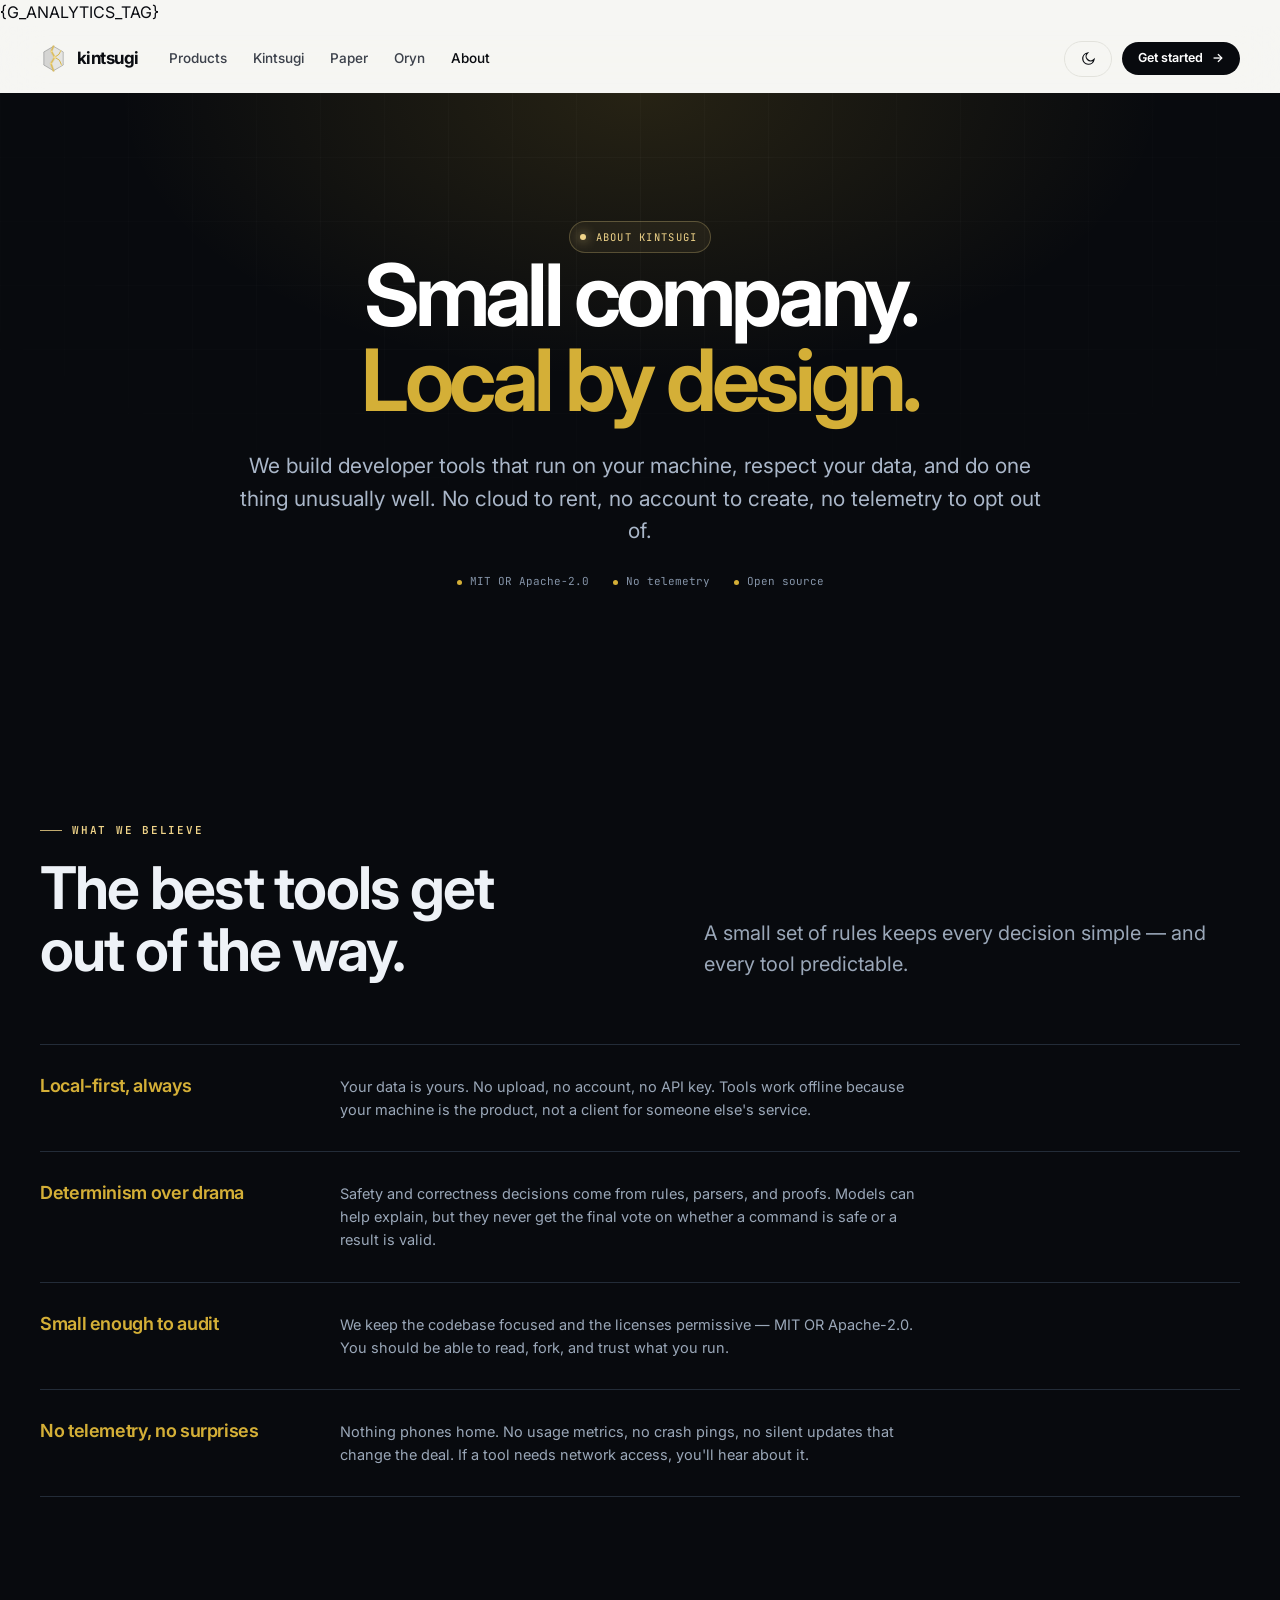
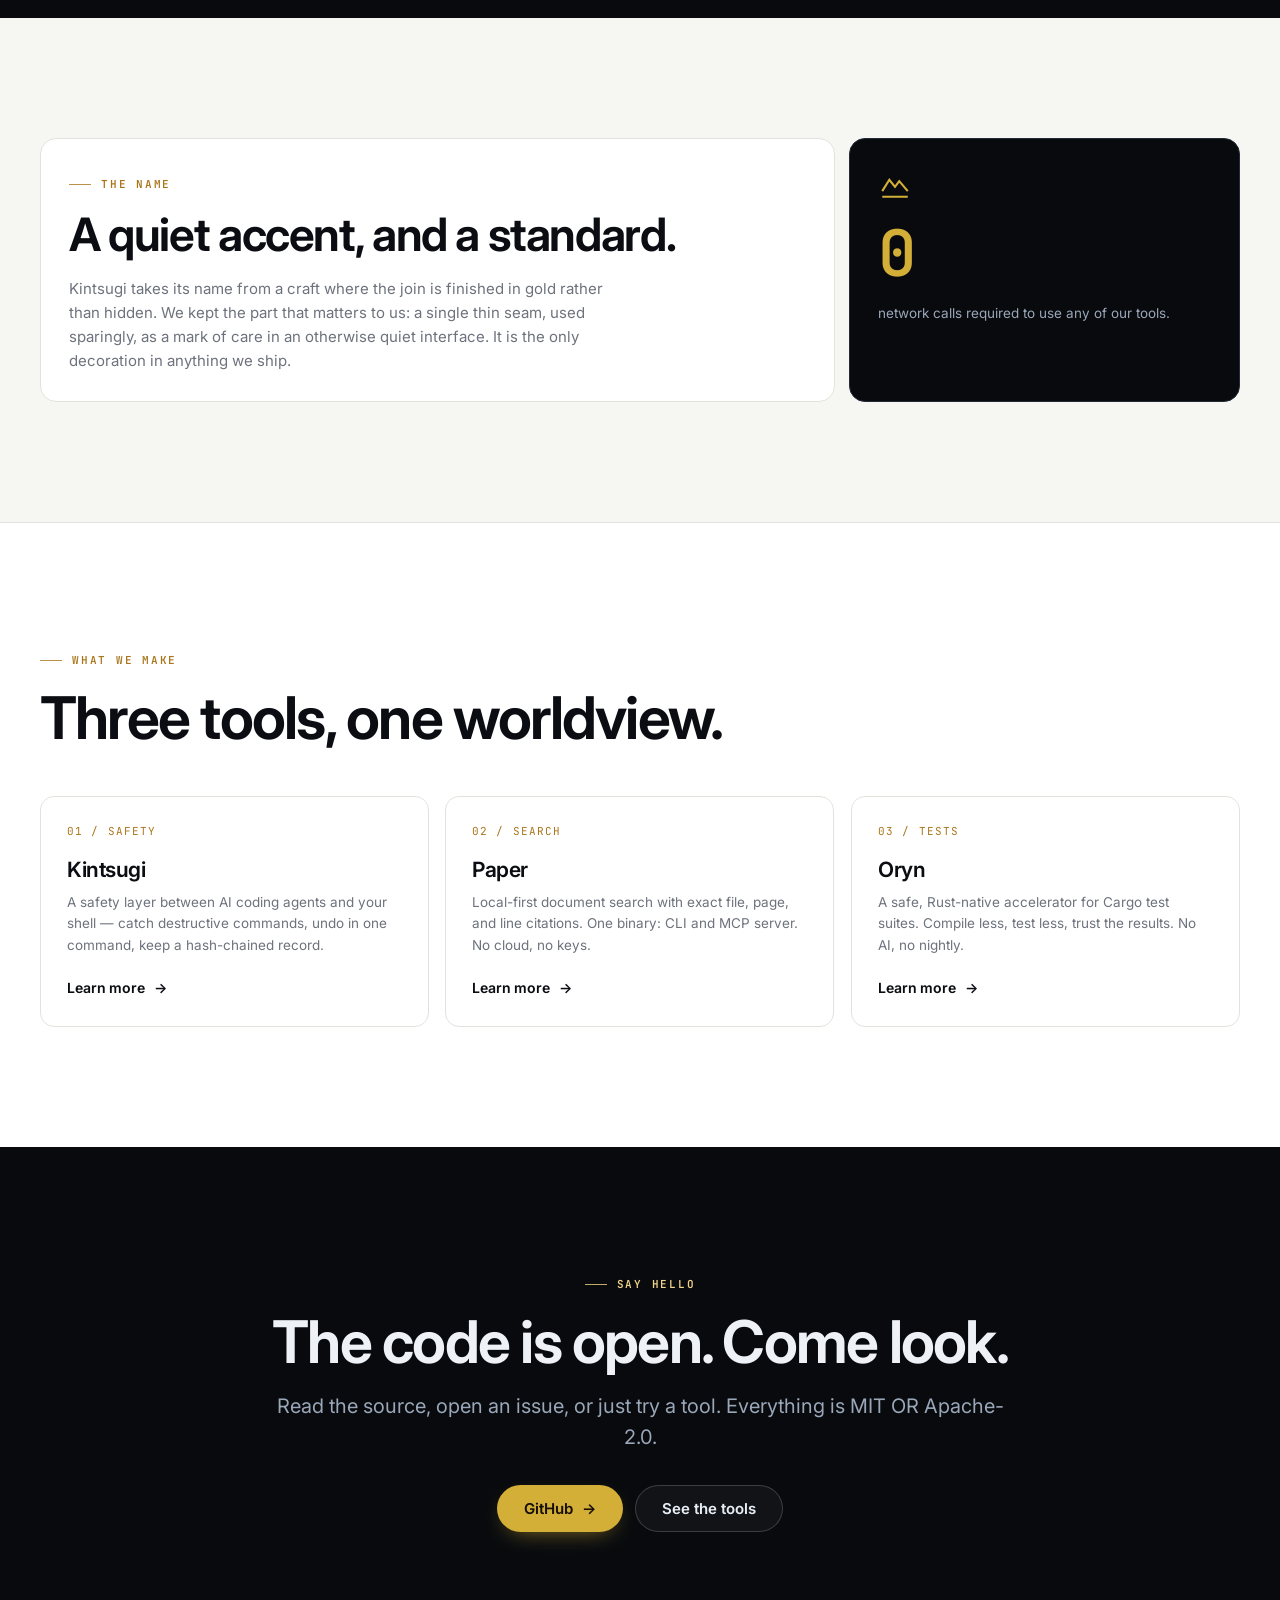
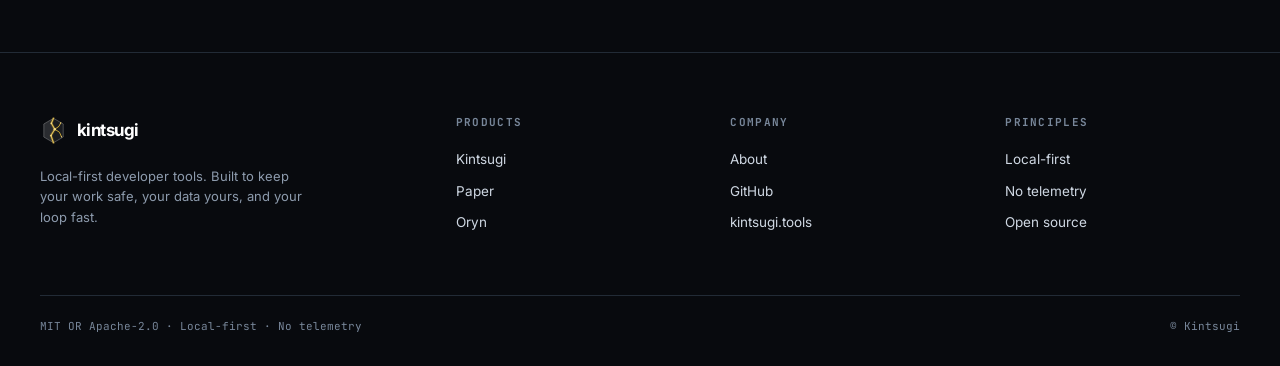
==== site/about.html @ be49b62a "fix: text-extraction spacing on H1s; calmer thread scroll and readable caption on mobile" ====
<!doctype html>
<html lang="en">
<head>
  <meta charset="utf-8">
  <script>document.documentElement.classList.add('js');</script>
  <meta name="viewport" content="width=device-width, initial-scale=1">
  <title>About — Kintsugi</title>
  <meta name="description" content="Kintsugi is a small company building local-first developer tools — safety for AI agents, document search with receipts, and a faster Cargo test loop.">
  <meta name="theme-color" content="#080a0e">
  <meta property="og:type" content="website">
  <meta property="og:title" content="About — Kintsugi">
  <meta property="og:description" content="A small company building local-first developer tools. No cloud, no telemetry, no fuss.">
  <meta property="og:url" content="https://kintsugi.tools/about.html">
  <meta property="og:image" content="https://kintsugi.tools/og.svg">
  <link rel="icon" href="favicon.svg" type="image/svg+xml">
    <link rel="icon" href="favicon.png" type="image/png" sizes="any">
  <link rel="preconnect" href="https://fonts.googleapis.com">
  <link rel="preconnect" href="https://fonts.gstatic.com" crossorigin>
  <link href="https://fonts.googleapis.com/css2?family=Inter:wght@400;500;600;650;700;750&family=JetBrains+Mono:wght@400;500;600&display=swap" rel="stylesheet">
  <link rel="stylesheet" href="site.css">
  <script defer src="site.js"></script>
  {G_ANALYTICS_TAG}
</head>
<body>
  <a class="skip" href="#main">Skip to content</a>
  <header class="site-header">
    <div class="container header-in">
      <a class="brand" href="index.html" aria-label="Kintsugi home">
        <svg class="brand-mark" viewBox="0 0 64 64" fill="none" aria-hidden="true"><path d="M32 3 55 16.5 55 47.5 32 61 9 47.5 9 16.5Z" stroke="currentColor" stroke-opacity="0.42" stroke-width="1.4"/><path d="M32 3 9 16.5 9 47.5 32 61 26 44 35 29 27 15Z" fill="currentColor" fill-opacity="0.14"/><path d="M32 3 55 16.5 55 47.5 32 61 26 44 35 29 27 15Z" fill="currentColor" fill-opacity="0.07"/><path d="M32 3 27 15 35 29 26 44 32 61" stroke="#D4AF37" stroke-opacity="0.22" stroke-width="6.5" stroke-linecap="round" stroke-linejoin="round"/><path d="M32 3 27 15 35 29 26 44 32 61" stroke="#D4AF37" stroke-width="2.8" stroke-linecap="round" stroke-linejoin="round"/><path d="M35 29 45 22 49 14" stroke="#D4AF37" stroke-width="2.2" stroke-linecap="round" stroke-linejoin="round"/><path d="M35 29 46 36 51 47" stroke="#D4AF37" stroke-width="2.2" stroke-linecap="round" stroke-linejoin="round"/><path d="M32 3 27 15 35 29 26 44 32 61" stroke="#FFF3CE" stroke-opacity="0.75" stroke-width="0.75" stroke-linecap="round" stroke-linejoin="round"/><g fill="#F6DC8A"><circle cx="27" cy="15" r="2.1"/><circle cx="35" cy="29" r="2.8"/><circle cx="26" cy="44" r="2.1"/><circle cx="49" cy="14" r="1.4"/><circle cx="51" cy="47" r="1.4"/></g></svg>
        <span>kintsugi</span>
      </a>
      <nav class="nav-links" aria-label="Main navigation">
        <a href="index.html#products">Products</a>
        <a href="kintsugi.html">Kintsugi</a>
        <a href="paperscope.html">Paper</a>
        <a href="oryn.html">Oryn</a>
        <a href="about.html" aria-current="page">About</a>
      </nav>
      <div class="header-right">
        <button class="btn btn-ghost btn-sm" data-theme-toggle aria-label="Switch to dark theme" title="Toggle theme">
          <svg class="icon" viewBox="0 0 24 24" fill="none" stroke="currentColor" stroke-width="1.8" stroke-linecap="round" aria-hidden="true"><path d="M21 12.8A8.5 8.5 0 1 1 11.2 3a6.7 6.7 0 0 0 9.8 9.8Z"/></svg>
        </button>
        <a class="btn btn-dark btn-sm" href="index.html#products">Get started <span class="arrow" aria-hidden="true">→</span></a>
      </div>
    </div>
  </header>

  <main id="main">

    <!-- HERO -->
    <section class="phero">
      <div class="container phero-in">
        <span class="hero-kicker"><i></i> About Kintsugi</span>
        <h1 class="reveal reveal-up">Small company. <br><span class="gold">Local by design.</span></h1>
        <p class="lead reveal reveal-up" data-delay="80">We build developer tools that run on your machine, respect your data, and do one thing unusually well. No cloud to rent, no account to create, no telemetry to opt out of.</p>
        <div class="phero-trust"><span>MIT OR Apache-2.0</span><span>No telemetry</span><span>Open source</span></div>
      </div>
    </section>

    <!-- STATEMENT -->
    <section class="section dark-section">
      <div class="container">
        <div class="section-head split reveal">
          <div>
            <span class="eyebrow on-dark">What we believe</span>
            <h2>The best tools get out of the way.</h2>
          </div>
          <p class="lead">A small set of rules keeps every decision simple — and every tool predictable.</p>
        </div>
        <div class="feature-rows">
          <div class="feature-row reveal"><h3>Local-first, always</h3><p>Your data is yours. No upload, no account, no API key. Tools work offline because your machine is the product, not a client for someone else's service.</p></div>
          <div class="feature-row reveal"><h3>Determinism over drama</h3><p>Safety and correctness decisions come from rules, parsers, and proofs. Models can help explain, but they never get the final vote on whether a command is safe or a result is valid.</p></div>
          <div class="feature-row reveal"><h3>Small enough to audit</h3><p>We keep the codebase focused and the licenses permissive — MIT OR Apache-2.0. You should be able to read, fork, and trust what you run.</p></div>
          <div class="feature-row reveal"><h3>No telemetry, no surprises</h3><p>Nothing phones home. No usage metrics, no crash pings, no silent updates that change the deal. If a tool needs network access, you'll hear about it.</p></div>
        </div>
      </div>
    </section>

    <!-- THE NAME -->
    <section class="section">
      <div class="container">
        <div class="bento" style="margin-top:0;">
          <div class="bento-card wide reveal reveal-up">
            <span class="eyebrow">The name</span>
            <h2 style="margin-top:18px; font-size:clamp(30px,3.6vw,46px);">A quiet accent, and a standard.</h2>
            <p class="bento-desc" style="font-size:15px; max-width:62ch; margin-top:18px;">Kintsugi takes its name from a craft where the join is finished in gold rather than hidden. We kept the part that matters to us: a single thin seam, used sparingly, as a mark of care in an otherwise quiet interface. It is the only decoration in anything we ship.</p>
          </div>
          <div class="bento-card narrow dark reveal reveal-up" data-delay="80">
            <svg class="bento-ico" viewBox="0 0 24 24" fill="none" stroke="currentColor" stroke-width="1.5" aria-hidden="true"><path d="M3 17 8 9l4 5 3-4 6 7"/><path d="M3 21h18"/></svg>
            <div class="bento-giant">0</div>
            <p class="bento-desc" style="margin-top:18px;">network calls required to use any of our tools.</p>
          </div>
        </div>
      </div>
    </section>

    <!-- PRODUCT DIRECTORY -->
    <section class="section" style="background:var(--surface); border-top:1px solid var(--border);">
      <div class="container">
        <div class="section-head reveal">
          <span class="eyebrow">What we make</span>
          <h2>Three tools, one worldview.</h2>
        </div>
        <div class="pfeatures" style="margin-top:48px;">
          <a class="pfeature reveal reveal-up" href="kintsugi.html" style="color:inherit;">
            <div class="num">01 / SAFETY</div><h3>Kintsugi</h3>
            <p>A safety layer between AI coding agents and your shell — catch destructive commands, undo in one command, keep a hash-chained record.</p>
            <span class="chapter-cta" style="margin-top:20px;">Learn more <span class="arrow" aria-hidden="true">→</span></span>
          </a>
          <a class="pfeature reveal reveal-up" href="paperscope.html" data-delay="80" style="color:inherit;">
            <div class="num">02 / SEARCH</div><h3>Paper</h3>
            <p>Local-first document search with exact file, page, and line citations. One binary: CLI and MCP server. No cloud, no keys.</p>
            <span class="chapter-cta" style="margin-top:20px;">Learn more <span class="arrow" aria-hidden="true">→</span></span>
          </a>
          <a class="pfeature reveal reveal-up" href="oryn.html" data-delay="160" style="color:inherit;">
            <div class="num">03 / TESTS</div><h3>Oryn</h3>
            <p>A safe, Rust-native accelerator for Cargo test suites. Compile less, test less, trust the results. No AI, no nightly.</p>
            <span class="chapter-cta" style="margin-top:20px;">Learn more <span class="arrow" aria-hidden="true">→</span></span>
          </a>
        </div>
      </div>
    </section>

    <!-- CTA -->
    <section class="section cta-dark cta">
      <div class="container reveal">
        <span class="eyebrow on-dark">Say hello</span>
        <h2>The code is open. Come look.</h2>
        <p class="lead">Read the source, open an issue, or just try a tool. Everything is MIT OR Apache-2.0.</p>
        <div class="cta-actions">
          <a class="btn btn-gold btn-lg" href="https://github.com/kintsugi-tools" rel="noopener">GitHub <span class="arrow" aria-hidden="true">→</span></a>
          <a class="btn btn-ghost btn-lg" href="index.html#products" style="color:#e7edf5;border-color:rgba(255,255,255,0.18);background:rgba(255,255,255,0.04);">See the tools</a>
        </div>
      </div>
    </section>

  </main>

  <footer class="site-footer">
    <div class="container">
      <div class="footer-grid">
        <div class="footer-brand">
          <a class="brand" href="index.html"><svg class="brand-mark" viewBox="0 0 64 64" fill="none" aria-hidden="true"><path d="M32 3 55 16.5 55 47.5 32 61 9 47.5 9 16.5Z" stroke="currentColor" stroke-opacity="0.42" stroke-width="1.4"/><path d="M32 3 9 16.5 9 47.5 32 61 26 44 35 29 27 15Z" fill="currentColor" fill-opacity="0.14"/><path d="M32 3 55 16.5 55 47.5 32 61 26 44 35 29 27 15Z" fill="currentColor" fill-opacity="0.07"/><path d="M32 3 27 15 35 29 26 44 32 61" stroke="#D4AF37" stroke-opacity="0.22" stroke-width="6.5" stroke-linecap="round" stroke-linejoin="round"/><path d="M32 3 27 15 35 29 26 44 32 61" stroke="#D4AF37" stroke-width="2.8" stroke-linecap="round" stroke-linejoin="round"/><path d="M35 29 45 22 49 14" stroke="#D4AF37" stroke-width="2.2" stroke-linecap="round" stroke-linejoin="round"/><path d="M35 29 46 36 51 47" stroke="#D4AF37" stroke-width="2.2" stroke-linecap="round" stroke-linejoin="round"/><path d="M32 3 27 15 35 29 26 44 32 61" stroke="#FFF3CE" stroke-opacity="0.75" stroke-width="0.75" stroke-linecap="round" stroke-linejoin="round"/><g fill="#F6DC8A"><circle cx="27" cy="15" r="2.1"/><circle cx="35" cy="29" r="2.8"/><circle cx="26" cy="44" r="2.1"/><circle cx="49" cy="14" r="1.4"/><circle cx="51" cy="47" r="1.4"/></g></svg><span>kintsugi</span></a>
          <p>Local-first developer tools. Built to keep your work safe, your data yours, and your loop fast.</p>
        </div>
        <div class="footer-col"><h4>Products</h4><a href="kintsugi.html">Kintsugi</a><a href="paperscope.html">Paper</a><a href="oryn.html">Oryn</a></div>
        <div class="footer-col"><h4>Company</h4><a href="about.html">About</a><a href="https://github.com/kintsugi-tools" rel="noopener">GitHub</a><a href="https://kintsugi.tools">kintsugi.tools</a></div>
        <div class="footer-col"><h4>Principles</h4><a href="index.html#why-local-first">Local-first</a><a href="index.html">No telemetry</a><a href="about.html">Open source</a></div>
      </div>
      <div class="footer-bottom"><span>MIT OR Apache-2.0 · Local-first · No telemetry</span><span>© Kintsugi</span></div>
    </div>
  </footer>
</body>
</html>
---- site/site.css ----
/* ============================================================
   Kintsugi — cinematic product site
   Static, no build step. Neutral Modern token names preserved,
   rebound to the gold seam signature.
   ============================================================ */

:root {
  /* Surfaces */
  --bg: #f6f6f3;
  --surface: #ffffff;
  --surface-2: #eeeee9;
  --ink: #080a0e;
  --ink-2: #0d1118;
  --ink-3: #131922;

  /* Foreground */
  --fg: #0b0d12;
  --fg-soft: #3d424c;
  --muted: #6d727c;
  --meta: #8b9099;

  /* Lines */
  --border: #e2e2dc;
  --border-soft: #ecece7;
  --dark-line: #232c38;

  /* Gold seam */
  --gold: #d4af37;
  --gold-bright: #f0d489;
  --gold-deep: #a9761b;
  --accent: #a9761b;
  --accent-on: #161005;
  --accent-hover: #8f6214;
  --gold-line: rgba(169, 118, 27, 0.34);
  --gold-wash: rgba(212, 175, 55, 0.09);

  /* Dark foreground */
  --dark-fg: #eef2f7;
  --dark-muted: #9aa7b8;
  --dark-gold: #f0d489;
  --dark-green: #6ee7a8;
  --dark-red: #ff8a80;

  /* Type */
  --font-display: "Inter", -apple-system, BlinkMacSystemFont, "Segoe UI", sans-serif;
  --font-body: "Inter", -apple-system, BlinkMacSystemFont, "Segoe UI", sans-serif;
  --font-mono: "JetBrains Mono", ui-monospace, SFMono-Regular, Menlo, monospace;

  --tracking-tight: -0.055em;
  --tracking-snug: -0.03em;
  --leading-tight: 1.02;
  --leading-body: 1.6;

  /* Space */
  --gutter: 28px;
  --container-max: 1200px;
  --section-y: 120px;

  /* Motion — Apple-like controlled easing */
  --ease-out: cubic-bezier(0.16, 1, 0.3, 1);
  --ease-in-out: cubic-bezier(0.65, 0, 0.35, 1);
  --ease-standard: cubic-bezier(0.2, 0, 0, 1);
  --t-fast: 160ms;
  --t-base: 320ms;
  --t-slow: 760ms;

  --shadow-1: 0 1px 2px rgba(8, 10, 14, 0.05), 0 8px 24px -16px rgba(8, 10, 14, 0.18);
  --shadow-2: 0 24px 70px -30px rgba(8, 10, 14, 0.35), 0 4px 16px -8px rgba(8, 10, 14, 0.14);
  --shadow-glow: 0 0 0 1px rgba(212, 175, 55, 0.28), 0 30px 90px -32px rgba(212, 175, 55, 0.28);
  --focus-ring: 0 0 0 3px rgba(169, 118, 27, 0.45);
}

*, *::before, *::after { box-sizing: border-box; }
html {
  -webkit-text-size-adjust: 100%;
  scroll-behavior: smooth;
  scroll-padding-top: 84px;
}
body {
  margin: 0;
  background: var(--bg);
  color: var(--fg);
  font-family: var(--font-body);
  font-size: 16px;
  line-height: var(--leading-body);
  -webkit-font-smoothing: antialiased;
  -moz-osx-font-smoothing: grayscale;
  overflow-x: hidden;
  overflow-wrap: break-word;
}
::selection { background: rgba(212, 175, 55, 0.32); color: inherit; }
img, svg, video { display: block; max-width: 100%; }
a { color: var(--accent); text-decoration: none; }
a:hover { text-decoration: underline; text-underline-offset: 3px; }
button { font: inherit; }
h1, h2, h3, h4 { font-family: var(--font-display); margin: 0; line-height: var(--leading-tight); }
p { margin: 0; }
:focus-visible { outline: none; box-shadow: var(--focus-ring); border-radius: 6px; }

.skip { position: fixed; left: 16px; top: -80px; z-index: 300; background: var(--fg); color: #fff; padding: 12px 18px; border-radius: 8px; transition: top var(--t-fast); }
.skip:focus { top: 16px; }
.sr-only { position: absolute; width: 1px; height: 1px; padding: 0; margin: -1px; overflow: hidden; clip: rect(0 0 0 0); white-space: nowrap; border: 0; }

.container { width: min(var(--container-max), calc(100% - (var(--gutter) * 2))); margin-inline: auto; }
.section { padding-block: var(--section-y); position: relative; }
.section-tight { padding-block: calc(var(--section-y) * 0.7); }

/* ---------- Type helpers ---------- */
.eyebrow {
  display: inline-flex; align-items: center; gap: 10px;
  font-family: var(--font-mono); font-size: 11px; font-weight: 600;
  letter-spacing: 0.16em; text-transform: uppercase; color: var(--gold-deep);
}
.eyebrow::before { content: ""; width: 22px; height: 1px; background: currentColor; opacity: 0.8; }
.eyebrow.on-dark { color: var(--dark-gold); }
.eyebrow.centered { justify-content: center; }

h1, .h1 { font-size: clamp(44px, 7vw, 88px); font-weight: 650; letter-spacing: var(--tracking-tight); line-height: 0.99; text-wrap: balance; }
h2, .h2 { font-size: clamp(32px, 4.6vw, 60px); font-weight: 650; letter-spacing: var(--tracking-snug); line-height: 1.04; text-wrap: balance; }
h3, .h3 { font-size: 21px; font-weight: 620; letter-spacing: -0.02em; line-height: 1.2; }
.lead { font-size: clamp(17px, 1.6vw, 20px); line-height: 1.55; color: var(--muted); max-width: 58ch; }
.small { font-size: 13px; }
.muted { color: var(--muted); }
.mono { font-family: var(--font-mono); }
.center { text-align: center; }
.center .lead { margin-inline: auto; }

/* ---------- Header ---------- */
.site-header {
  position: sticky; top: 0; z-index: 100;
  background: rgba(246, 246, 243, 0.72);
  backdrop-filter: saturate(180%) blur(20px);
  -webkit-backdrop-filter: saturate(180%) blur(20px);
  border-bottom: 1px solid transparent;
  transition: border-color var(--t-base), background var(--t-base);
}
.site-header.scrolled { border-bottom-color: var(--border); background: rgba(246, 246, 243, 0.88); }
.header-in { display: flex; align-items: center; gap: 30px; height: 66px; }
.brand { display: inline-flex; align-items: center; gap: 10px; color: var(--fg); font-weight: 700; font-size: 17px; letter-spacing: -0.03em; flex: none; }
.brand:hover { text-decoration: none; }
.brand-mark { width: 27px; height: 27px; flex: none; }
.nav-links { display: flex; align-items: center; gap: 26px; }
.nav-links a { color: var(--fg-soft); font-size: 13.5px; font-weight: 520; transition: color var(--t-fast); }
.nav-links a:hover, .nav-links a[aria-current="page"] { color: var(--fg); text-decoration: none; }
.header-right { margin-left: auto; display: flex; align-items: center; gap: 10px; }

/* ---------- Buttons ---------- */
.btn {
  display: inline-flex; align-items: center; justify-content: center; gap: 9px;
  padding: 12px 20px; border-radius: 999px; border: 1px solid transparent;
  font-size: 13.5px; font-weight: 620; line-height: 1; cursor: pointer;
  text-decoration: none; white-space: nowrap;
  transition: transform var(--t-fast) var(--ease-standard), background var(--t-fast), border-color var(--t-fast), color var(--t-fast), box-shadow var(--t-base);
}
.btn:hover { text-decoration: none; transform: translateY(-2px); }
.btn:active { transform: translateY(0); }
.btn-gold { background: var(--gold); color: #171005; box-shadow: 0 8px 24px -12px rgba(212, 175, 55, 0.8); }
.btn-gold:hover { background: var(--gold-bright); box-shadow: 0 12px 32px -12px rgba(212, 175, 55, 0.9); }
.btn-dark { background: var(--ink); color: #fff; }
.btn-dark:hover { background: #1a202b; }
.btn-ghost { background: transparent; color: var(--fg); border-color: var(--border); }
.btn-ghost:hover { border-color: var(--gold); color: var(--gold-deep); }
.btn-sm { padding: 9px 15px; font-size: 12.5px; }
.btn-lg { padding: 15px 26px; font-size: 15px; }
.btn .arrow { transition: transform var(--t-base) var(--ease-out); }
.btn:hover .arrow { transform: translateX(4px); }
.icon { width: 16px; height: 16px; flex: none; }

/* ---------- Install command ---------- */
.cmd {
  display: flex; align-items: stretch; width: 100%; max-width: 580px;
  background: #0b1118; border: 1px solid #26303d; border-radius: 12px;
  overflow: hidden; box-shadow: var(--shadow-2);
}
.cmd code {
  flex: 1; min-width: 0; padding: 15px 17px;
  color: #d6e6dc; font-family: var(--font-mono); font-size: 12.5px;
  line-height: 1.5; white-space: nowrap; overflow-x: auto; scrollbar-width: none;
}
.cmd code::-webkit-scrollbar { display: none; }
.cmd code .prompt { color: var(--gold); user-select: none; }
.cmd button {
  flex: none; border: 0; border-left: 1px solid #26303d;
  background: #141d27; color: #dbe4ee; font-size: 12.5px; font-weight: 650;
  padding: 0 17px; cursor: pointer; white-space: nowrap;
  transition: background var(--t-fast), color var(--t-fast);
}
.cmd button:hover { background: #1d2937; color: var(--gold); }
.cmd button[data-copied="true"] { color: var(--dark-green); }
.cmd-caption { margin-top: 11px; font-size: 12px; color: var(--meta); }
.cmd-caption .mono { color: var(--fg-soft); }

/* ---------- Terminal ---------- */
.term {
  background: #0b1118; border: 1px solid #26303d; border-radius: 14px;
  overflow: hidden; box-shadow: var(--shadow-2);
}
.term-bar { display: flex; align-items: center; gap: 7px; height: 40px; padding: 0 16px; background: #0e151e; border-bottom: 1px solid #202a36; }
.term-dot { width: 10px; height: 10px; border-radius: 50%; background: #35404e; }
.term-dot:first-child { background: #5a4630; }
.term-title { margin-left: 10px; font-family: var(--font-mono); font-size: 11px; color: #8c9aad; }
.term-body { padding: 20px; font-family: var(--font-mono); font-size: 12.5px; line-height: 1.95; overflow-x: auto; color: #d7e0e9; }
.term-body .c-dim { color: #72849a; }
.term-body .c-gold { color: var(--dark-gold); }
.term-body .c-green { color: var(--dark-green); }
.term-body .c-red { color: var(--dark-red); }
.term-body .c-fg { color: #eef2f7; }
.term-body .em { background: rgba(212, 175, 55, 0.13); border-radius: 4px; padding: 1px 5px; color: var(--dark-gold); }

.clip, .clip-poster { width: 100%; aspect-ratio: 16 / 9; object-fit: cover; border-radius: 14px; border: 1px solid #26303d; background: #0b1118; }
.clip { box-shadow: var(--shadow-2); }
.clip-poster { display: none; }
.clip-note { margin-top: 12px; font-family: var(--font-mono); font-size: 11px; color: var(--meta); }

/* ============================================================
   HERO — cinematic
   ============================================================ */
.hero {
  position: relative; isolation: isolate; overflow: hidden;
  background: var(--ink); color: var(--dark-fg);
  padding-block: clamp(90px, 11vw, 150px) clamp(80px, 9vw, 130px);
}
.hero::before {
  content: ""; position: absolute; inset: 0; z-index: -2;
  background:
    radial-gradient(58% 62% at 72% 12%, rgba(212, 175, 55, 0.16), transparent 68%),
    radial-gradient(44% 48% at 12% 82%, rgba(70, 110, 170, 0.12), transparent 70%);
}
.hero::after {
  content: ""; position: absolute; inset: 0; z-index: -1; opacity: 0.55;
  background-image:
    linear-gradient(rgba(255,255,255,0.032) 1px, transparent 1px),
    linear-gradient(90deg, rgba(255,255,255,0.032) 1px, transparent 1px);
  background-size: 68px 68px;
  mask-image: radial-gradient(80% 70% at 50% 30%, #000 20%, transparent 100%);
  -webkit-mask-image: radial-gradient(80% 70% at 50% 30%, #000 20%, transparent 100%);
}
.hero-in { display: grid; grid-template-columns: minmax(0, 1.05fr) minmax(0, 1fr); gap: clamp(36px, 6vw, 88px); align-items: center; }
.hero-copy { position: relative; z-index: 2; }
.hero-kicker {
  display: inline-flex; align-items: center; gap: 10px; padding: 7px 13px 7px 10px;
  border: 1px solid rgba(240, 212, 137, 0.26); border-radius: 999px;
  background: rgba(240, 212, 137, 0.06); color: var(--dark-gold);
  font-family: var(--font-mono); font-size: 10.5px; letter-spacing: 0.12em; text-transform: uppercase;
}
.hero-kicker i { width: 6px; height: 6px; border-radius: 50%; background: var(--dark-gold); box-shadow: 0 0 12px var(--dark-gold); }
.hero h1 { margin-top: 26px; color: #fff; font-size: clamp(44px, 5.6vw, 74px); }
.hero h1 .gold { color: var(--gold); }
.hero .lead { margin-top: 26px; color: #a9b6c8; max-width: 52ch; }
.hero-actions { display: flex; flex-wrap: wrap; gap: 12px; margin-top: 34px; }
.hero-actions .btn-ghost { color: #e7edf5; border-color: rgba(255,255,255,0.18); background: rgba(255,255,255,0.04); }
.hero-actions .btn-ghost:hover { border-color: var(--gold); color: var(--gold); }
.hero-trust { display: flex; flex-wrap: wrap; gap: 10px 22px; margin-top: 34px; font-size: 12px; color: #8695a8; font-family: var(--font-mono); }
.hero-trust span { display: inline-flex; align-items: center; gap: 8px; }
.hero-trust span::before { content: ""; width: 5px; height: 5px; border-radius: 50%; background: var(--gold); }

/* Hero stage — layered floating panels */
.stage { position: relative; perspective: 1400px; min-height: 420px; display: grid; place-items: center; }
.stage-glow {
  position: absolute; width: 118%; aspect-ratio: 1; border-radius: 50%;
  background: radial-gradient(circle, rgba(212,175,55,0.16), transparent 62%);
  filter: blur(30px); transform: translate(var(--mx, 0px), var(--my, 0px));
  transition: transform 500ms var(--ease-out); pointer-events: none;
}
.stage-main { position: relative; z-index: 2; width: 100%; transform: rotateY(-7deg) rotateX(3deg) translateZ(20px); transition: transform 600ms var(--ease-out); }
.stage:hover .stage-main { transform: rotateY(-3deg) rotateX(1deg) translateZ(28px); }
.stage-main .term, .stage-main .clip, .stage-main .clip-poster { box-shadow: 0 40px 90px -34px rgba(0,0,0,0.8), 0 0 0 1px rgba(212,175,55,0.16); }
.stage-echo {
  position: absolute; z-index: 1; width: 86%; left: 10%; top: 12%;
  height: 76%; border-radius: 14px; border: 1px solid rgba(212,175,55,0.2);
  background: linear-gradient(140deg, rgba(212,175,55,0.06), rgba(255,255,255,0.015));
  transform: rotateY(8deg) rotateX(-3deg) translateZ(-40px) translate(22px, 16px);
  box-shadow: 0 30px 80px -40px rgba(0,0,0,0.7);
}
.stage-badge {
  position: absolute; z-index: 3; right: -14px; bottom: -18px;
  display: inline-flex; align-items: center; gap: 9px; padding: 11px 15px;
  background: rgba(14, 20, 28, 0.9); border: 1px solid rgba(212,175,55,0.3); border-radius: 12px;
  backdrop-filter: blur(12px); font-family: var(--font-mono); font-size: 11px; color: #dfe8f2;
  box-shadow: var(--shadow-2);
}
.stage-badge i { width: 7px; height: 7px; border-radius: 50%; background: var(--dark-green); box-shadow: 0 0 10px var(--dark-green); }

.scroll-cue { display: flex; align-items: center; gap: 12px; margin-top: 64px; font-family: var(--font-mono); font-size: 11px; letter-spacing: 0.12em; text-transform: uppercase; color: #7d8b9e; }
.scroll-cue .line { position: relative; width: 54px; height: 1px; background: rgba(255,255,255,0.2); overflow: hidden; }
.scroll-cue .line::after { content: ""; position: absolute; inset: 0; background: var(--gold); transform: translateX(-100%); animation: cue 2.4s var(--ease-in-out) infinite; }
@keyframes cue { 0% { transform: translateX(-100%); } 60%,100% { transform: translateX(100%); } }

/* ============================================================
   MARQUEE
   ============================================================ */
.marquee { border-block: 1px solid var(--border); background: var(--surface); overflow: hidden; padding-block: 20px; }
.marquee-track { display: flex; width: max-content; animation: slide 34s linear infinite; }
.marquee:hover .marquee-track { animation-play-state: paused; }
.marquee-group { display: flex; align-items: center; gap: 42px; padding-right: 42px; }
.marquee span { display: inline-flex; align-items: center; gap: 42px; font-size: 12px; font-family: var(--font-mono); letter-spacing: 0.14em; text-transform: uppercase; color: var(--muted); white-space: nowrap; }
.marquee span::after { content: ""; width: 5px; height: 5px; background: var(--gold); transform: rotate(45deg); }
@keyframes slide { to { transform: translateX(-50%); } }

/* ============================================================
   SECTION HEAD
   ============================================================ */
.section-head { max-width: 720px; }
.section-head h2 { margin-top: 18px; }
.section-head .lead { margin-top: 20px; }
.section-head.split { display: flex; justify-content: space-between; align-items: end; gap: 40px; max-width: none; }
.section-head.split .lead { margin-top: 0; }

/* ============================================================
   PRODUCT CHAPTERS (home)
   ============================================================ */
.chapter { position: relative; border-top: 1px solid var(--border); overflow: hidden; }
.chapter:nth-child(even) { background: var(--surface); }
.chapter-in { display: grid; grid-template-columns: 1fr 1fr; gap: clamp(40px, 7vw, 100px); align-items: center; padding-block: clamp(80px, 9vw, 130px); }
.chapter.reverse .chapter-copy { order: 2; }
.chapter-num {
  position: absolute; top: 18px; left: 50%; transform: translateX(-50%);
  font-size: clamp(120px, 20vw, 260px); font-weight: 750; letter-spacing: -0.08em;
  color: transparent; -webkit-text-stroke: 1px rgba(169,118,27,0.11); pointer-events: none; line-height: 1;
}
.chapter-copy { position: relative; z-index: 1; }
.chapter-tag { font-family: var(--font-mono); font-size: 11px; letter-spacing: 0.14em; text-transform: uppercase; color: var(--gold-deep); }
.chapter-copy h2 { margin-top: 16px; font-size: clamp(32px, 4vw, 52px); }
.chapter-copy .lead { margin-top: 20px; }
.chapter-points { list-style: none; padding: 0; margin: 28px 0 0; display: grid; gap: 13px; }
.chapter-points li { position: relative; padding-left: 20px; font-size: 14.5px; color: var(--fg-soft); }
.chapter-points li::before { content: ""; position: absolute; left: 0; top: 9px; width: 8px; height: 1px; background: var(--gold-deep); }
.chapter-cta { display: inline-flex; align-items: center; gap: 9px; margin-top: 32px; font-weight: 620; font-size: 14px; color: var(--fg); }
.chapter-cta:hover { color: var(--gold-deep); text-decoration: none; }
.chapter-visual { position: relative; z-index: 1; }
.chapter-visual .clip, .chapter-visual .clip-poster, .chapter-visual .term { box-shadow: 0 30px 80px -34px rgba(8,10,14,0.42); }
.chapter-visual::before {
  content: ""; position: absolute; inset: -22px; border: 1px solid var(--gold-line); border-radius: 24px; opacity: 0.55;
  transform: translateY(10px) scale(0.98); transition: transform var(--t-slow) var(--ease-out), opacity var(--t-slow);
}
.chapter-visual.in-view::before { transform: translateY(0) scale(1); opacity: 1; }
.chapter-cmd { margin-top: 18px; }
.chapter-cmd .cmd { max-width: 100%; }
.chapter-cmd .cmd code { font-size: 11.5px; }

/* ---------- Bento grid ---------- */
.bento { display: grid; grid-template-columns: repeat(6, 1fr); gap: 14px; margin-top: 56px; }
.bento-card {
  position: relative; overflow: hidden; padding: 28px; border-radius: 16px;
  border: 1px solid var(--border); background: var(--surface);
  transition: transform var(--t-base) var(--ease-out), box-shadow var(--t-base), border-color var(--t-base);
}
.bento-card:hover { transform: translateY(-4px); border-color: var(--gold-line); box-shadow: var(--shadow-1); }
.bento-card::after {
  content: ""; position: absolute; inset: 0; pointer-events: none;
  background: radial-gradient(400px circle at var(--bx, 50%) var(--by, 0%), rgba(212,175,55,0.09), transparent 60%);
  opacity: 0; transition: opacity var(--t-base);
}
.bento-card:hover::after { opacity: 1; }
.bento-card.wide { grid-column: span 4; }
.bento-card.narrow { grid-column: span 2; }
.bento-card.half { grid-column: span 3; }
.bento-card.dark { background: var(--ink); border-color: #222b36; color: var(--dark-fg); }
.bento-card.dark h3, .bento-card.dark .h3 { color: var(--dark-fg); }
.bento-card.dark .bento-desc { color: var(--dark-muted); }
.bento-ico { width: 34px; height: 34px; color: var(--gold-deep); margin-bottom: 20px; }
.bento-card.dark .bento-ico { color: var(--gold); }
.bento-card h3 { margin-top: 8px; }
.bento-desc { margin-top: 10px; font-size: 13.5px; color: var(--muted); max-width: 48ch; }
.bento-giant { font-family: var(--font-mono); font-size: clamp(44px, 5vw, 68px); font-weight: 600; letter-spacing: -0.05em; color: var(--gold); line-height: 1; margin-top: 14px; }

/* ---------- Dark evidence ---------- */
.dark-section { background: var(--ink); color: var(--dark-fg); }
.dark-section h2, .dark-section h3 { color: var(--dark-fg); }
.dark-section .lead { color: var(--dark-muted); }
.dark-section .section-head.split { color: var(--dark-fg); }
.metrics { display: grid; grid-template-columns: repeat(4, 1fr); gap: 1px; background: #26303d; border: 1px solid #26303d; border-radius: 16px; overflow: hidden; margin-top: 56px; }
.metric { background: var(--ink-2); padding: 28px 24px; min-height: 150px; display: flex; flex-direction: column; justify-content: flex-end; }
.metric-n { font-family: var(--font-mono); font-size: clamp(30px, 3.1vw, 44px); font-weight: 600; letter-spacing: -0.05em; color: var(--gold); line-height: 1; }
.metric-l { margin-top: 12px; font-size: 12.5px; color: var(--dark-muted); max-width: 24ch; }
.feature-rows { margin-top: 64px; }
.feature-row { display: grid; grid-template-columns: 260px 1fr; gap: 40px; padding-block: 30px; border-top: 1px solid var(--dark-line); }
.feature-row:last-child { border-bottom: 1px solid var(--dark-line); }
.feature-row h3 { font-size: 18px; color: var(--gold); }
.feature-row p { font-size: 14.5px; color: var(--dark-muted); max-width: 66ch; }
.feature-row .mono { color: #c9d4e2; }

/* ============================================================
   GOLD THREAD — signature scroll moment (no crack metaphor)
   ============================================================ */
.thread { position: relative; height: 190vh; background: var(--ink); }
.thread-sticky { position: sticky; top: 0; height: 100vh; display: grid; place-items: center; overflow: hidden; }
.thread-inner { width: min(1080px, calc(100% - 48px)); }
.thread-label { text-align: center; font-family: var(--font-mono); font-size: 11px; letter-spacing: 0.2em; text-transform: uppercase; color: #8c9aad; }
.thread-label b { color: var(--gold); font-weight: 600; }
.thread-svg { width: 100%; height: auto; margin-top: 48px; overflow: visible; }
.thread-base { fill: none; stroke: #2a3441; stroke-width: 2; stroke-linecap: round; stroke-linejoin: round; }
.thread-gold {
  fill: none; stroke: var(--gold); stroke-width: 3; stroke-linecap: round; stroke-linejoin: round;
  stroke-dasharray: var(--thread-len, 1400);
  stroke-dashoffset: calc(var(--thread-len, 1400) - (var(--thread, 0) * var(--thread-len, 1400)));
  filter: drop-shadow(0 0 8px rgba(212,175,55,0.5));
}
.thread-node { fill: #2a3441; transition: fill var(--t-base); }
.thread-node.lit { fill: var(--gold); filter: drop-shadow(0 0 10px rgba(212,175,55,0.8)); }
.thread-caption { display: flex; justify-content: space-between; gap: 20px; margin-top: 26px; font-family: var(--font-mono); font-size: 11px; color: #8c9aad; text-transform: uppercase; letter-spacing: 0.1em; }
.thread-caption span:nth-child(3) { color: var(--gold); }

/* ---------- CTA ---------- */
.cta { text-align: center; }
.cta .eyebrow { justify-content: center; }
.cta h2 { margin-top: 18px; }
.cta .lead { margin: 18px auto 0; }
.cta-actions { display: flex; flex-wrap: wrap; gap: 12px; justify-content: center; margin-top: 32px; }
.cta-dark { background: var(--ink); color: var(--dark-fg); }
.cta-dark .lead { color: var(--dark-muted); }

/* ---------- Footer ---------- */
.site-footer { background: var(--ink); color: #dfe6ee; border-top: 1px solid #222b36; padding-block: 64px 30px; }
.footer-grid { display: grid; grid-template-columns: 1.6fr 1fr 1fr 1fr; gap: 40px; }
.site-footer .brand { color: #fff; }
.footer-brand p { margin-top: 14px; font-size: 13px; color: #8d9bad; max-width: 34ch; }
.footer-col h4 { font-family: var(--font-mono); font-size: 11px; letter-spacing: 0.12em; text-transform: uppercase; color: #78879a; margin-bottom: 16px; }
.footer-col a { display: block; font-size: 13.5px; color: #cfd8e3; padding-block: 5px; }
.footer-col a:hover { color: var(--gold); text-decoration: none; }
.footer-bottom { margin-top: 56px; padding-top: 22px; border-top: 1px solid #222b36; display: flex; flex-wrap: wrap; gap: 10px 24px; justify-content: space-between; font-family: var(--font-mono); font-size: 11px; color: #78879a; }

/* ============================================================
   PRODUCT PAGE HERO (taller, centered statement)
   ============================================================ */
.phero { position: relative; isolation: isolate; overflow: hidden; background: var(--ink); color: var(--dark-fg); padding-block: clamp(90px, 10vw, 140px) clamp(70px, 8vw, 110px); }
.phero::before {
  content: ""; position: absolute; inset: 0; z-index: -2;
  background: radial-gradient(60% 70% at 50% 0%, rgba(212,175,55,0.15), transparent 68%);
}
.phero::after {
  content: ""; position: absolute; inset: 0; z-index: -1;
  background-image: linear-gradient(rgba(255,255,255,0.028) 1px, transparent 1px), linear-gradient(90deg, rgba(255,255,255,0.028) 1px, transparent 1px);
  background-size: 64px 64px;
  mask-image: radial-gradient(70% 60% at 50% 20%, #000, transparent);
  -webkit-mask-image: radial-gradient(70% 60% at 50% 20%, #000, transparent);
}
.phero-in { text-align: center; max-width: 1000px; margin-inline: auto; }
.phero h1 { color: #fff; font-size: clamp(44px, 7vw, 86px); }
.phero h1 .gold { color: var(--gold); }
.phero .lead { color: #aab7c9; margin: 26px auto 0; max-width: 62ch; font-size: clamp(17px, 1.7vw, 21px); }
.phero-cmd { display: flex; justify-content: center; margin-top: 36px; }
.phero-trust { display: flex; flex-wrap: wrap; justify-content: center; gap: 10px 24px; margin-top: 26px; font-family: var(--font-mono); font-size: 11px; color: #8594a8; }
.phero-trust span { display: inline-flex; align-items: center; gap: 8px; }
.phero-trust span::before { content: ""; width: 5px; height: 5px; background: var(--gold); border-radius: 50%; }
.phero-stage { position: relative; margin: clamp(56px, 7vw, 90px) auto 0; max-width: 980px; }
.phero-stage .term, .phero-stage .clip, .phero-stage .clip-poster { box-shadow: 0 50px 110px -40px rgba(0,0,0,0.85), 0 0 0 1px rgba(212,175,55,0.14); }
.phero-stage::before { content: ""; position: absolute; inset: -24px; border: 1px solid rgba(212,175,55,0.16); border-radius: 26px; pointer-events: none; }

/* Product feature grid on light */
.pfeatures { display: grid; grid-template-columns: repeat(3, 1fr); gap: 16px; margin-top: 56px; }
.pfeature { padding: 26px; border: 1px solid var(--border); border-radius: 14px; background: var(--surface); }
.pfeature.span2 { grid-column: span 2; }
.pfeature .num { font-family: var(--font-mono); font-size: 11px; color: var(--gold-deep); letter-spacing: 0.1em; }
.pfeature h3 { margin-top: 16px; }
.pfeature p { margin-top: 10px; font-size: 13.5px; color: var(--muted); }

/* Install band */
.install-band { display: grid; grid-template-columns: 1fr 1fr; gap: clamp(40px, 7vw, 90px); align-items: center; }
.install-band .cmd { max-width: 100%; }
.install-note { margin-top: 18px; font-size: 12.5px; color: var(--muted); }

/* Small product nav on page */
.product-nav { display: flex; gap: 8px; flex-wrap: wrap; margin-top: 22px; }
.chip { display: inline-flex; align-items: center; gap: 8px; padding: 8px 14px; border: 1px solid rgba(255,255,255,0.14); border-radius: 999px; font-family: var(--font-mono); font-size: 11px; color: #c3cedb; background: rgba(255,255,255,0.03); transition: border-color 200ms var(--ease-out), color 200ms var(--ease-out), background 200ms var(--ease-out), transform 200ms var(--ease-out); }
.chip b { color: var(--gold); font-weight: 600; }
.chip:hover { text-decoration: none; border-color: var(--gold); color: #fff; background: rgba(212,175,55,0.09); transform: translateY(-2px); }
.product-nav + .hero-trust { margin-top: 20px; }

/* ============================================================
   REVEAL MOTION
   ============================================================ */
.js .reveal { opacity: 0; will-change: transform, opacity; }
.js .reveal-up { transform: translateY(34px); }
.js .reveal-scale { transform: scale(0.96); }
.js .reveal-left { transform: translateX(-36px); }
.js .reveal-right { transform: translateX(36px); }
.js .reveal.is-in {
  opacity: 1; transform: none;
  transition: opacity var(--t-slow) var(--ease-out) var(--d, 0ms), transform var(--t-slow) var(--ease-out) var(--d, 0ms);
}
.parallax { transform: translate3d(0, var(--py, 0px), 0); }

/* ============================================================
   RESPONSIVE
   ============================================================ */
@media (max-width: 1024px) {
  :root { --gutter: 22px; --section-y: 96px; }
  .hero-in, .chapter-in, .install-band { grid-template-columns: 1fr; }
  .chapter.reverse .chapter-copy { order: 0; }
  .hero .stage { min-height: auto; }
  .stage-main { transform: none; }
  .stage-echo { display: none; }
  .bento-card.wide, .bento-card.narrow, .bento-card.half { grid-column: span 3; }
  .pfeatures { grid-template-columns: repeat(2, 1fr); }
  .pfeature.span2 { grid-column: span 2; }
  .footer-grid { grid-template-columns: 1fr 1fr; }
  .metrics { grid-template-columns: repeat(2, 1fr); }
  .feature-row { grid-template-columns: 200px 1fr; gap: 24px; }
}

@media (max-width: 720px) {
  :root { --gutter: 18px; --section-y: 76px; }
  html { scroll-padding-top: 72px; }
  .nav-links { display: none; }
  .header-in { height: 58px; gap: 14px; }
  .header-right .btn-dark { display: none; }
  h1, .h1 { font-size: clamp(38px, 11vw, 58px); line-height: 1.02; }
  h2, .h2 { font-size: clamp(30px, 8.4vw, 44px); }
  .hero h1, .phero h1 { font-size: clamp(38px, 10.6vw, 58px); }
  .hero { padding-block: 72px 70px; }
  .hero-actions .btn, .cta-actions .btn { flex: 1 1 auto; }
  .stage-badge { right: 0; bottom: -12px; }
  .scroll-cue { margin-top: 44px; }
  .marquee-group { gap: 28px; padding-right: 28px; }
  .marquee span { gap: 28px; font-size: 11px; }
  .section-head.split { flex-direction: column; align-items: start; }
  .chapter-num { display: none; }
  .chapter-in { padding-block: 64px; }
  .bento { grid-template-columns: 1fr; }
  .bento-card.wide, .bento-card.narrow, .bento-card.half { grid-column: span 1; }
  .metrics { grid-template-columns: 1fr 1fr; }
  .metric { min-height: 128px; padding: 20px; }
  .feature-row { grid-template-columns: 1fr; gap: 10px; padding-block: 24px; }
  .thread { height: 150vh; }
  .thread-caption { font-size: 10px; letter-spacing: 0.06em; }
  .pfeatures { grid-template-columns: 1fr; }
  .pfeature.span2 { grid-column: span 1; }
  .footer-grid { grid-template-columns: 1fr 1fr; gap: 28px; }
  .footer-brand { grid-column: 1 / -1; }
  .cmd code { font-size: 11px; padding: 13px 12px; }
  .cmd button { padding: 0 12px; }
}

@media (max-width: 420px) {
  .footer-grid { grid-template-columns: 1fr; }
  .footer-brand { grid-column: auto; }
  .metrics { grid-template-columns: 1fr; }
}

/* ============================================================
   REDUCED MOTION — complete, static experience
   ============================================================ */
@media (prefers-reduced-motion: reduce) {
  html { scroll-behavior: auto; }
  *, *::before, *::after { animation-duration: 0.01ms !important; animation-iteration-count: 1 !important; transition-duration: 0.01ms !important; }
  .js .reveal { opacity: 1 !important; transform: none !important; }
  .parallax { transform: none !important; }
  .marquee-track { animation: none; }
  .scroll-cue .line::after { animation: none; transform: none; }
  .thread-gold { stroke-dashoffset: 0 !important; }
  .thread-node { fill: var(--gold) !important; }
  .clip { display: none !important; }
  .clip-poster { display: block !important; }
  .stage-main, .stage:hover .stage-main { transform: none; }
}

/* ============================================================
   DARK THEME
   ============================================================ */
html[data-theme="dark"] {
  --bg: #0b0e13;
  --surface: #111720;
  --surface-2: #161d27;
  --fg: #eef2f7;
  --fg-soft: #c5cfdb;
  --muted: #9aa7b8;
  --meta: #7f8da0;
  --border: #232c38;
  --border-soft: #1a222d;
  --accent: #f0d489;
  --gold-deep: #d4af37;
  --gold-line: rgba(240,212,137,0.3);
  --shadow-1: 0 12px 34px -20px rgba(0,0,0,0.7);
  --shadow-2: 0 24px 70px -30px rgba(0,0,0,0.85);
}
html[data-theme="dark"] .site-header { background: rgba(11,14,19,0.72); }
html[data-theme="dark"] .site-header.scrolled { background: rgba(11,14,19,0.9); }
html[data-theme="dark"] .marquee { background: #0e131a; }
html[data-theme="dark"] .btn-ghost { color: var(--fg); }
html[data-theme="dark"] .chapter:nth-child(even) { background: #0e131a; }
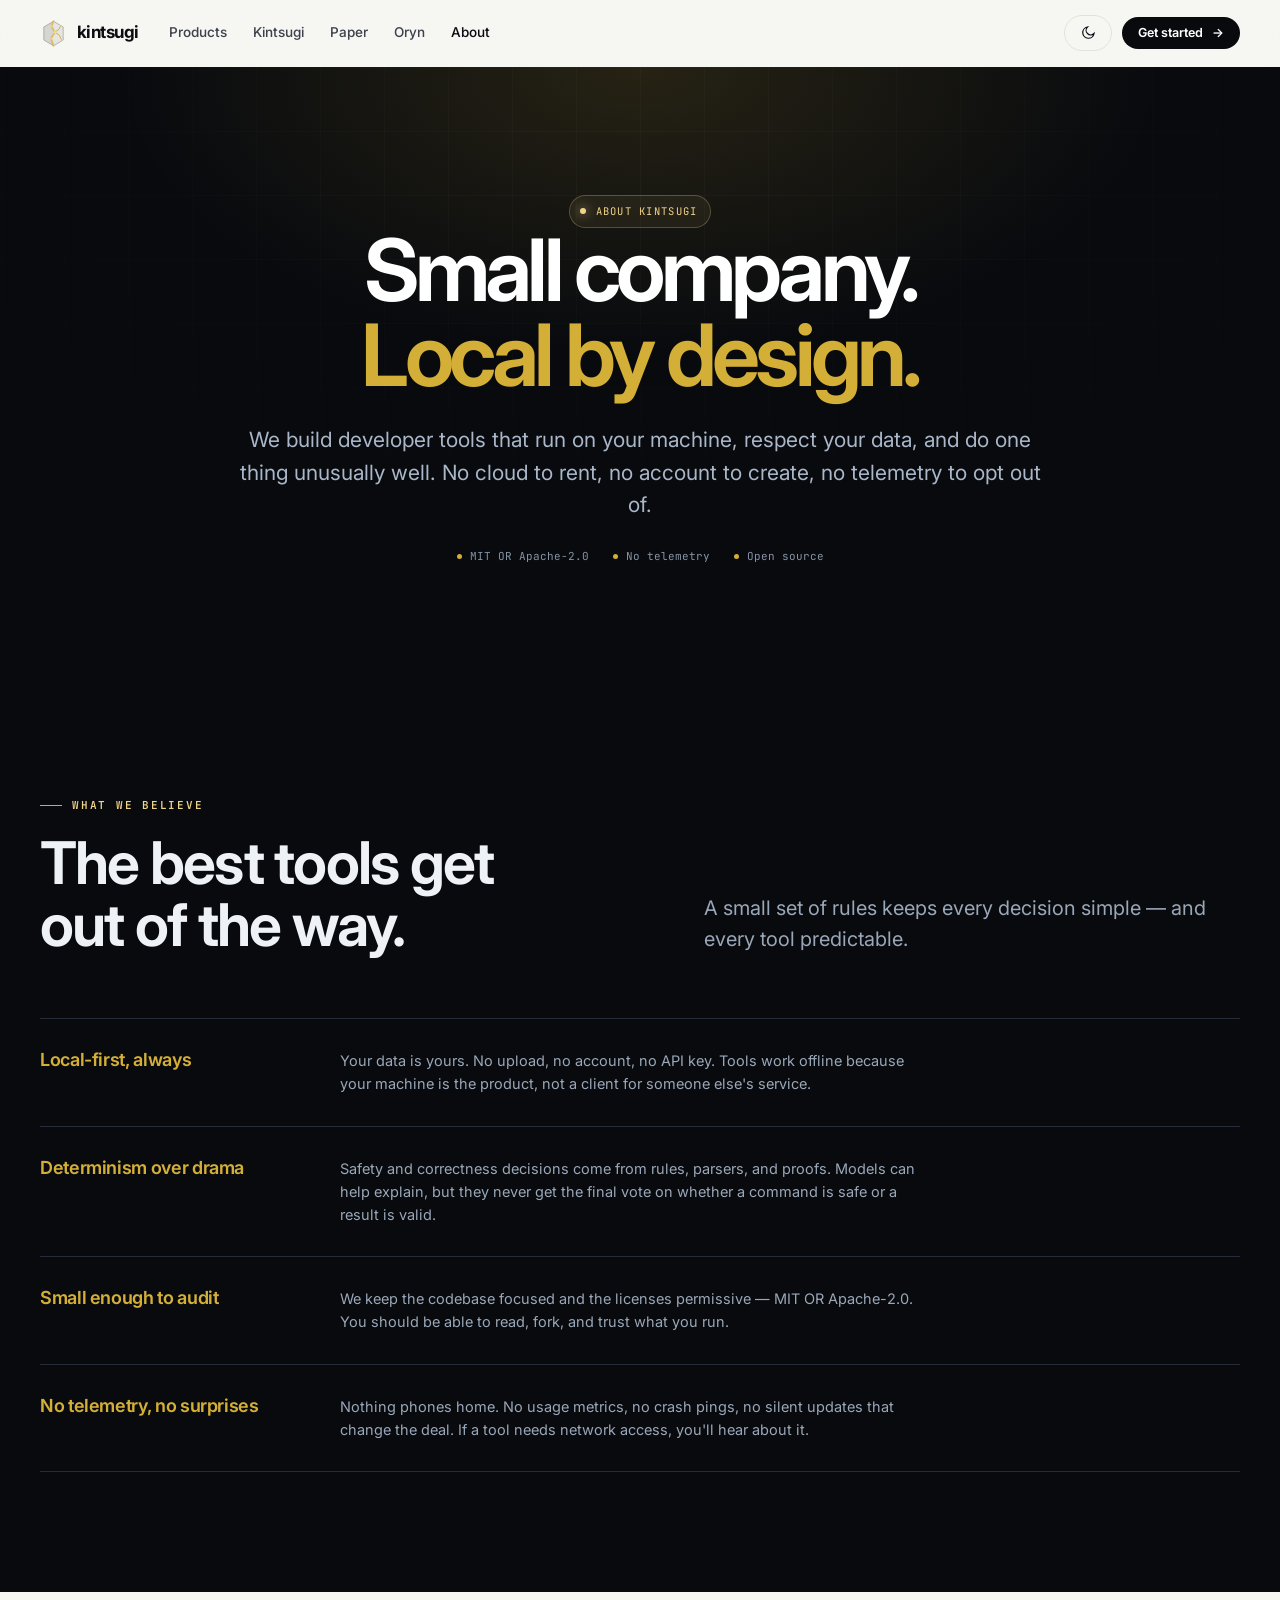
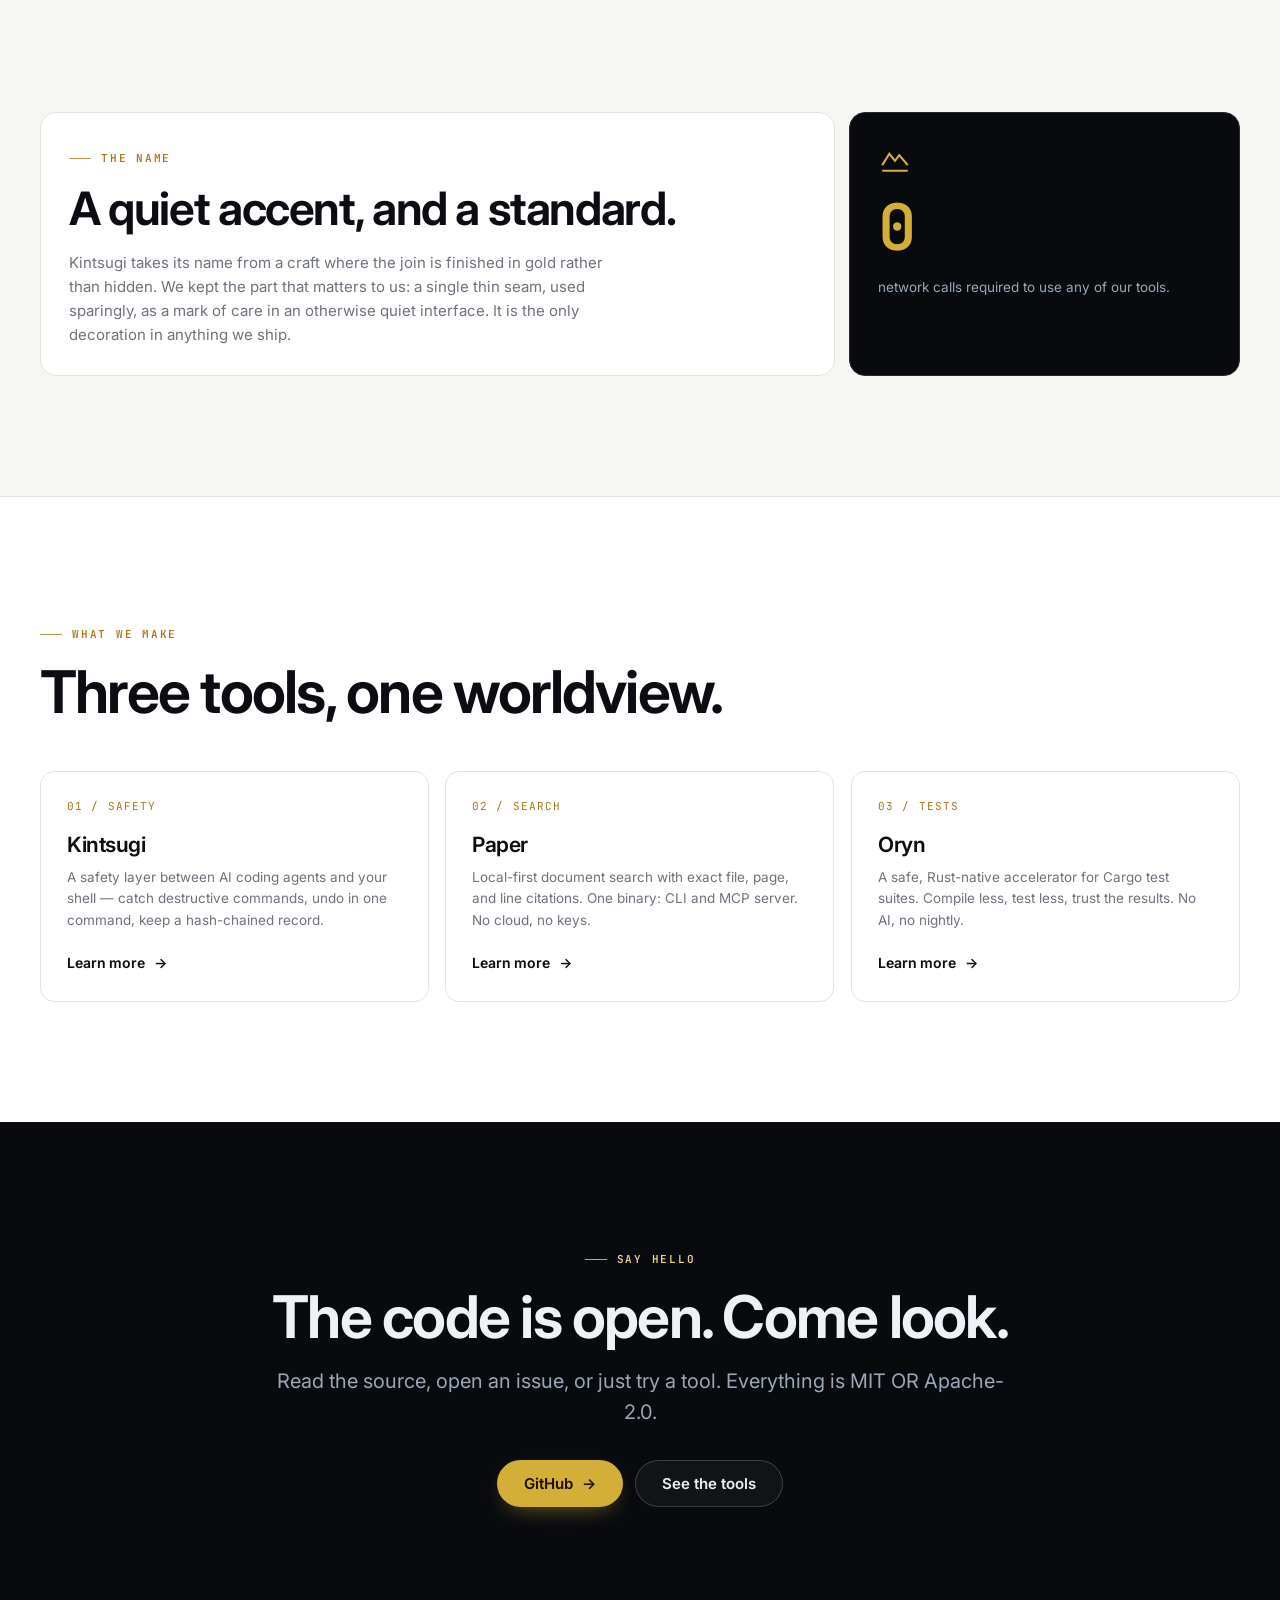
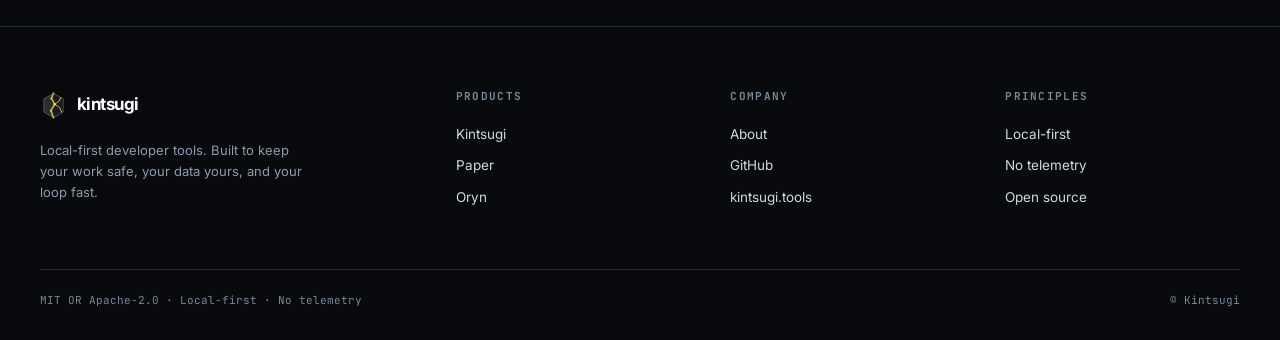
==== commit f90eaa79: "fix: analytics placeholder was bare text in head, rendering the ID on the page Wrap it in the gtag s" ====
--- a/site/about.html
+++ b/site/about.html
@@ -1,6 +1,11 @@
 <!doctype html>
 <html lang="en">
 <head>
+  <script>
+    // Set the theme before first paint: no flash for dark-mode readers.
+    try { if (localStorage.getItem("kintsugi-theme") === "dark") document.documentElement.setAttribute("data-theme", "dark"); } catch (e) {}
+  </script>
+
   <meta charset="utf-8">
   <script>document.documentElement.classList.add('js');</script>
   <meta name="viewport" content="width=device-width, initial-scale=1">
@@ -19,7 +24,15 @@
   <link href="https://fonts.googleapis.com/css2?family=Inter:wght@400;500;600;650;700;750&family=JetBrains+Mono:wght@400;500;600&display=swap" rel="stylesheet">
   <link rel="stylesheet" href="site.css">
   <script defer src="site.js"></script>
-  {G_ANALYTICS_TAG}
+  <!-- Analytics: the measurement ID is injected at deploy time; it is never
+       committed. Nothing here renders as page text. -->
+  <script async src="https://www.googletagmanager.com/gtag/js?id={G_ANALYTICS_TAG}"></script>
+  <script>
+    window.dataLayer = window.dataLayer || [];
+    function gtag() { dataLayer.push(arguments); }
+    gtag("js", new Date());
+    gtag("config", "{G_ANALYTICS_TAG}");
+  </script>
 </head>
 <body>
   <a class="skip" href="#main">Skip to content</a>
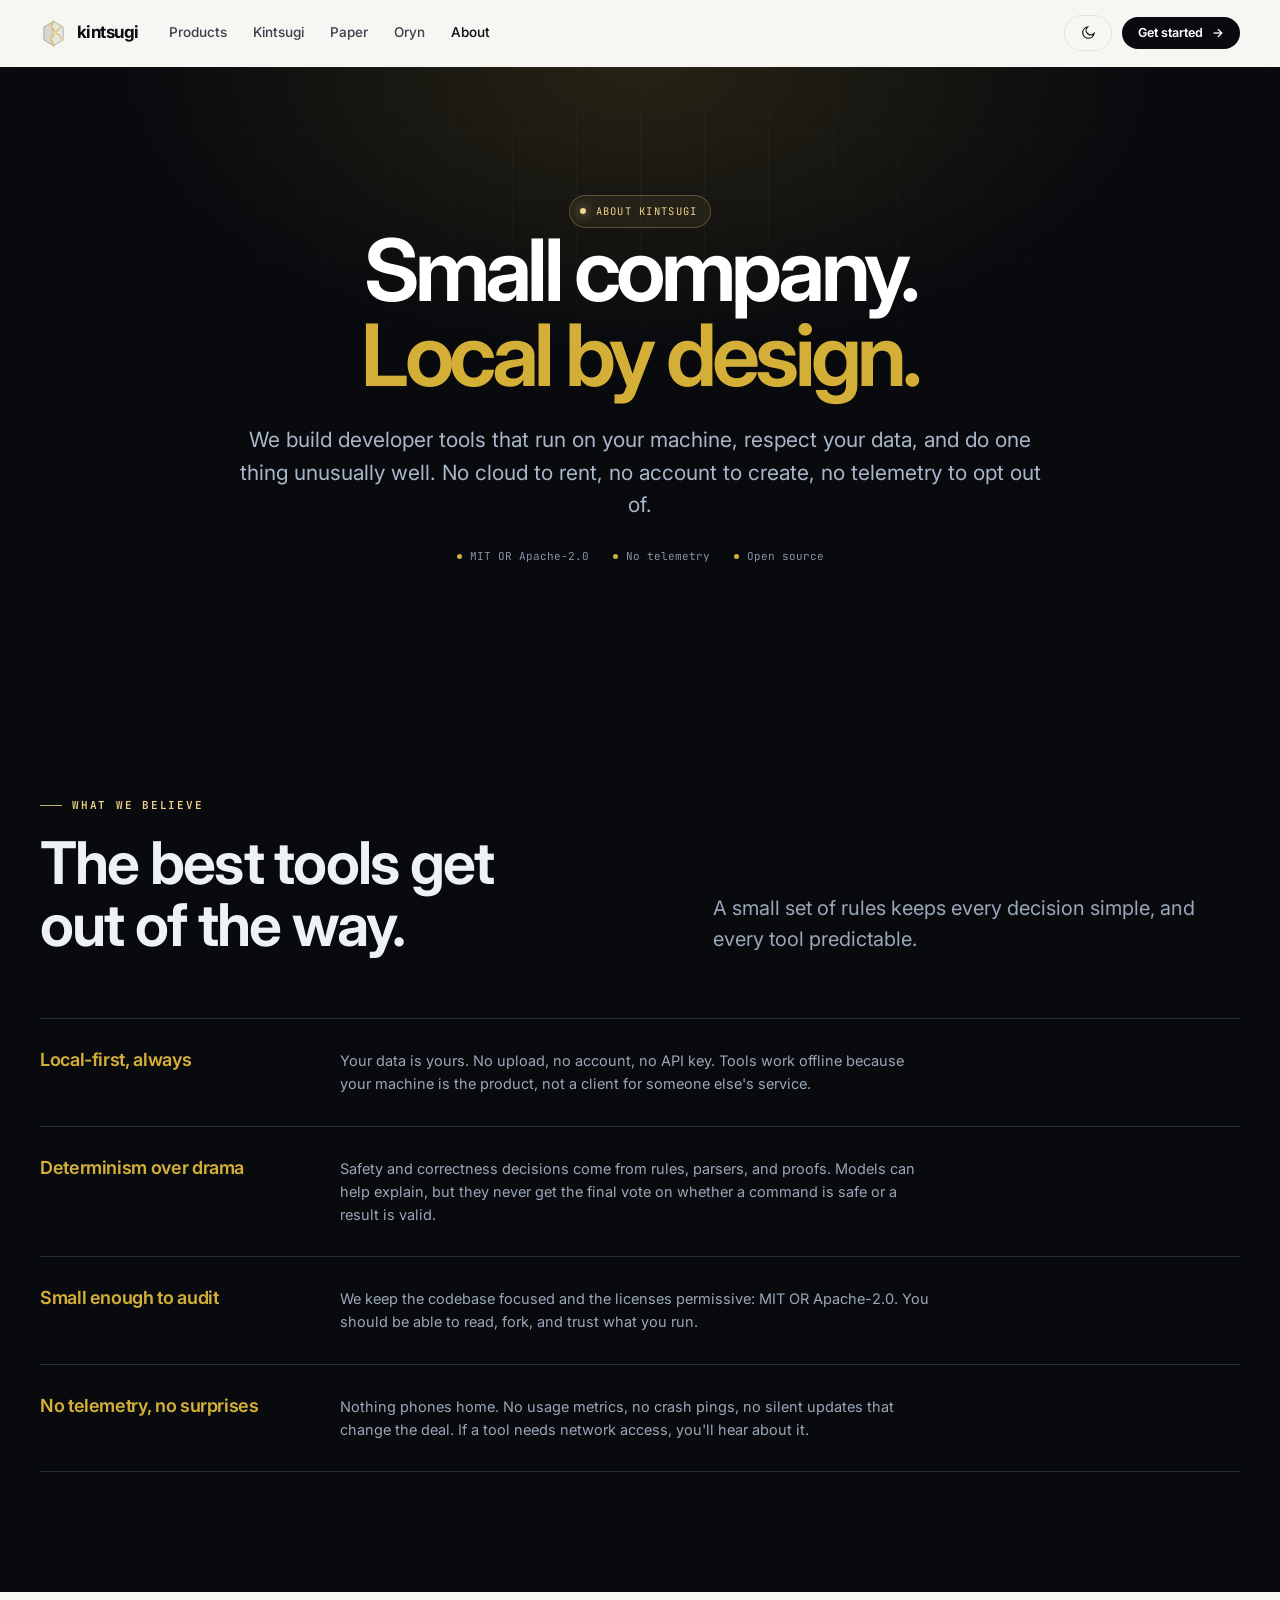
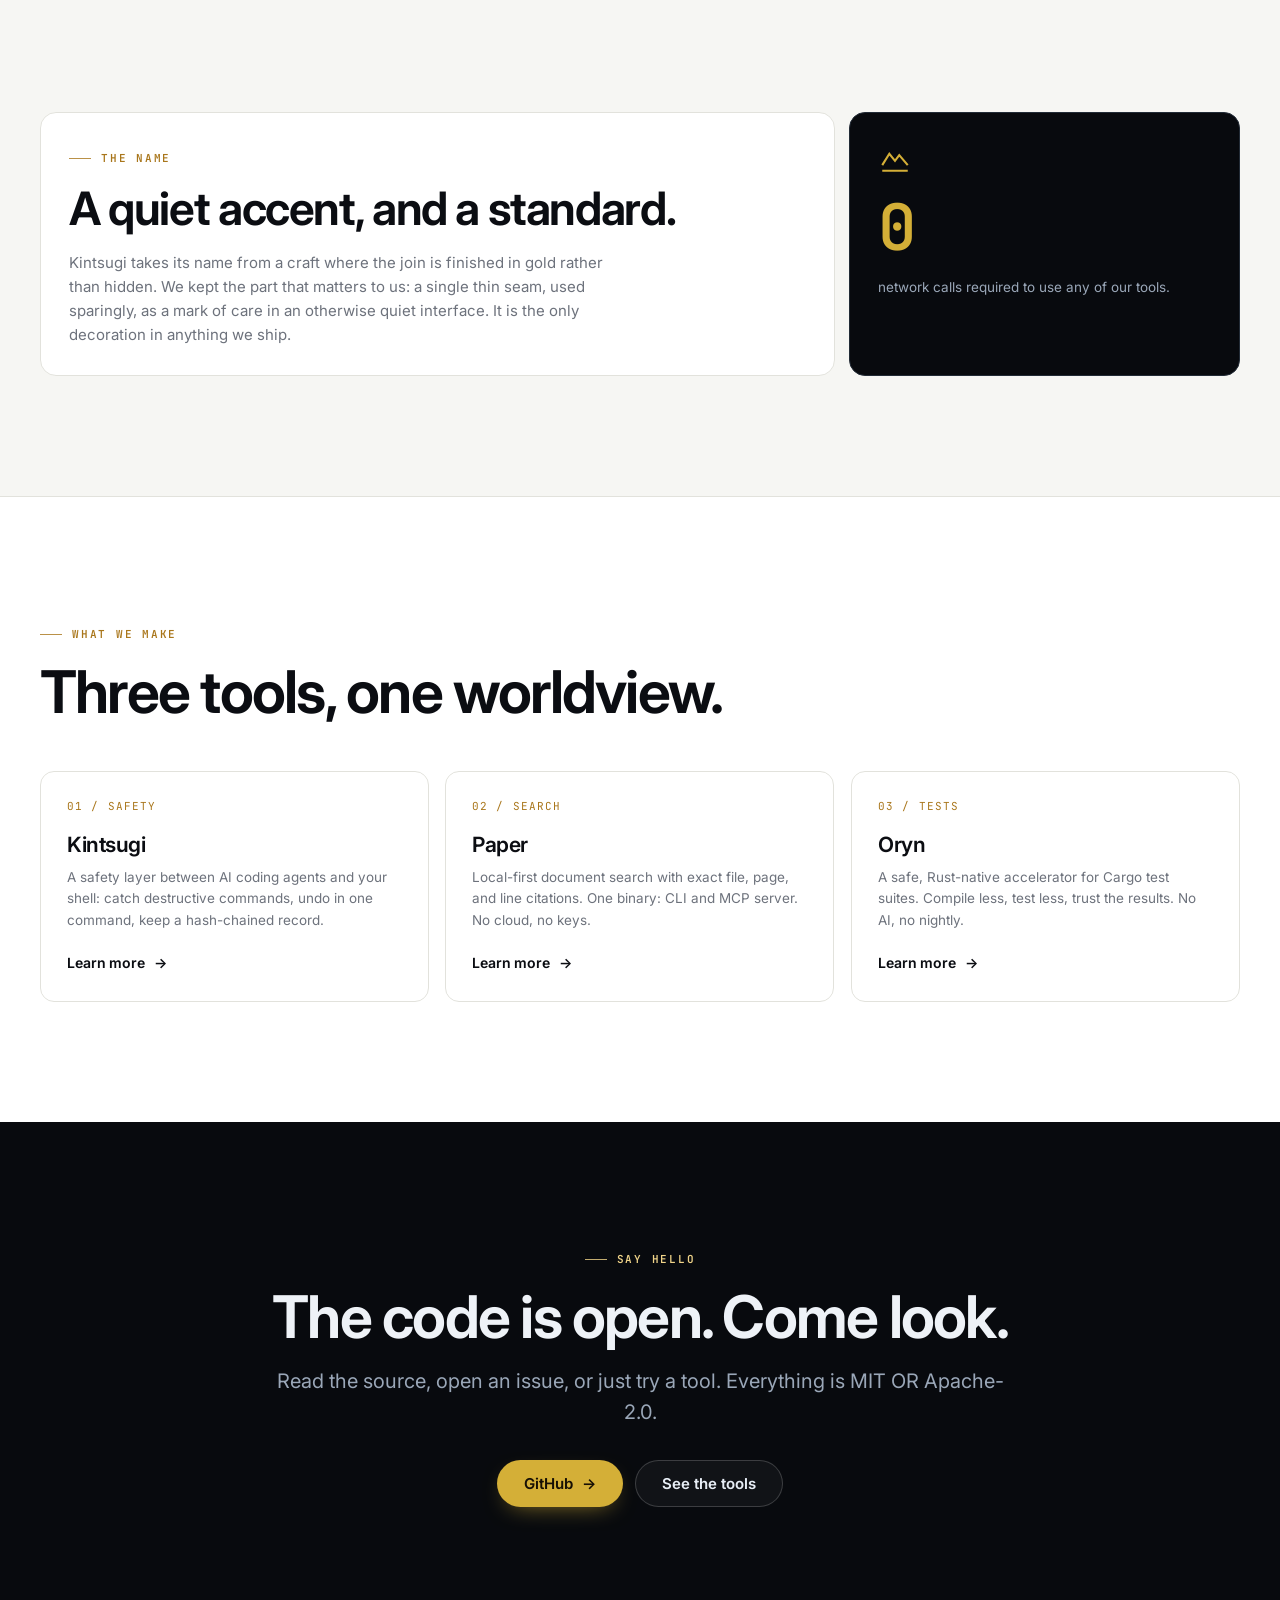
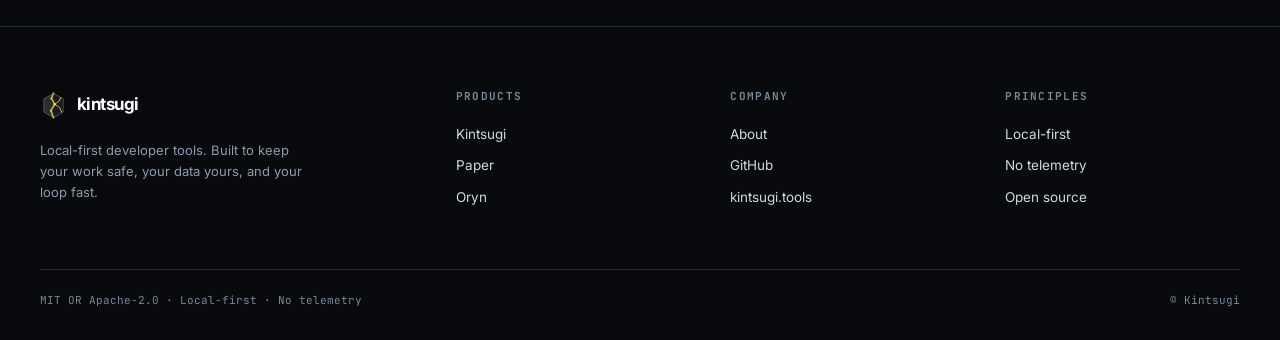
==== commit ebfa8af9: "copy: rewrite every em dash out of the site Em dashes read as machine-written prose and were the las" ====
--- a/site/about.html
+++ b/site/about.html
@@ -9,11 +9,11 @@
   <meta charset="utf-8">
   <script>document.documentElement.classList.add('js');</script>
   <meta name="viewport" content="width=device-width, initial-scale=1">
-  <title>About — Kintsugi</title>
-  <meta name="description" content="Kintsugi is a small company building local-first developer tools — safety for AI agents, document search with receipts, and a faster Cargo test loop.">
+  <title>About | Kintsugi</title>
+  <meta name="description" content="Kintsugi is a small company building local-first developer tools: safety for AI agents, document search with receipts, and a faster Cargo test loop.">
   <meta name="theme-color" content="#080a0e">
   <meta property="og:type" content="website">
-  <meta property="og:title" content="About — Kintsugi">
+  <meta property="og:title" content="About | Kintsugi">
   <meta property="og:description" content="A small company building local-first developer tools. No cloud, no telemetry, no fuss.">
   <meta property="og:url" content="https://kintsugi.tools/about.html">
   <meta property="og:image" content="https://kintsugi.tools/og.svg">
@@ -78,12 +78,12 @@
             <span class="eyebrow on-dark">What we believe</span>
             <h2>The best tools get out of the way.</h2>
           </div>
-          <p class="lead">A small set of rules keeps every decision simple — and every tool predictable.</p>
+          <p class="lead">A small set of rules keeps every decision simple, and every tool predictable.</p>
         </div>
         <div class="feature-rows">
           <div class="feature-row reveal"><h3>Local-first, always</h3><p>Your data is yours. No upload, no account, no API key. Tools work offline because your machine is the product, not a client for someone else's service.</p></div>
           <div class="feature-row reveal"><h3>Determinism over drama</h3><p>Safety and correctness decisions come from rules, parsers, and proofs. Models can help explain, but they never get the final vote on whether a command is safe or a result is valid.</p></div>
-          <div class="feature-row reveal"><h3>Small enough to audit</h3><p>We keep the codebase focused and the licenses permissive — MIT OR Apache-2.0. You should be able to read, fork, and trust what you run.</p></div>
+          <div class="feature-row reveal"><h3>Small enough to audit</h3><p>We keep the codebase focused and the licenses permissive: MIT OR Apache-2.0. You should be able to read, fork, and trust what you run.</p></div>
           <div class="feature-row reveal"><h3>No telemetry, no surprises</h3><p>Nothing phones home. No usage metrics, no crash pings, no silent updates that change the deal. If a tool needs network access, you'll hear about it.</p></div>
         </div>
       </div>
@@ -117,7 +117,7 @@
         <div class="pfeatures" style="margin-top:48px;">
           <a class="pfeature reveal reveal-up" href="kintsugi.html" style="color:inherit;">
             <div class="num">01 / SAFETY</div><h3>Kintsugi</h3>
-            <p>A safety layer between AI coding agents and your shell — catch destructive commands, undo in one command, keep a hash-chained record.</p>
+            <p>A safety layer between AI coding agents and your shell: catch destructive commands, undo in one command, keep a hash-chained record.</p>
             <span class="chapter-cta" style="margin-top:20px;">Learn more <span class="arrow" aria-hidden="true">→</span></span>
           </a>
           <a class="pfeature reveal reveal-up" href="paperscope.html" data-delay="80" style="color:inherit;">
--- a/site/site.css
+++ b/site/site.css
@@ -1,5 +1,5 @@
 /* ============================================================
-   Kintsugi — cinematic product site
+   Kintsugi, cinematic product site
    Static, no build step. Neutral Modern token names preserved,
    rebound to the gold seam signature.
    ============================================================ */
@@ -56,7 +56,7 @@
   --container-max: 1200px;
   --section-y: 120px;
 
-  /* Motion — Apple-like controlled easing */
+  /* Motion, Apple-like controlled easing */
   --ease-out: cubic-bezier(0.16, 1, 0.3, 1);
   --ease-in-out: cubic-bezier(0.65, 0, 0.35, 1);
   --ease-standard: cubic-bezier(0.2, 0, 0, 1);
@@ -213,7 +213,7 @@
 .clip-note { margin-top: 12px; font-family: var(--font-mono); font-size: 11px; color: var(--meta); }
 
 /* ============================================================
-   HERO — cinematic
+   HERO, cinematic
    ============================================================ */
 .hero {
   position: relative; isolation: isolate; overflow: hidden;
@@ -254,7 +254,7 @@
 .hero-trust span { display: inline-flex; align-items: center; gap: 8px; }
 .hero-trust span::before { content: ""; width: 5px; height: 5px; border-radius: 50%; background: var(--gold); }
 
-/* Hero stage — layered floating panels */
+/* Hero stage, layered floating panels */
 .stage { position: relative; perspective: 1400px; min-height: 420px; display: grid; place-items: center; }
 .stage-glow {
   position: absolute; width: 118%; aspect-ratio: 1; border-radius: 50%;
@@ -381,7 +381,7 @@
 .feature-row .mono { color: #c9d4e2; }
 
 /* ============================================================
-   GOLD THREAD — signature scroll moment (no crack metaphor)
+   GOLD THREAD, signature scroll moment (no crack metaphor)
    ============================================================ */
 .thread { position: relative; height: 190vh; background: var(--ink); }
 .thread-sticky { position: sticky; top: 0; height: 100vh; display: grid; place-items: center; overflow: hidden; }
@@ -539,7 +539,7 @@
 }
 
 /* ============================================================
-   REDUCED MOTION — complete, static experience
+   REDUCED MOTION, complete, static experience
    ============================================================ */
 @media (prefers-reduced-motion: reduce) {
   html { scroll-behavior: auto; }
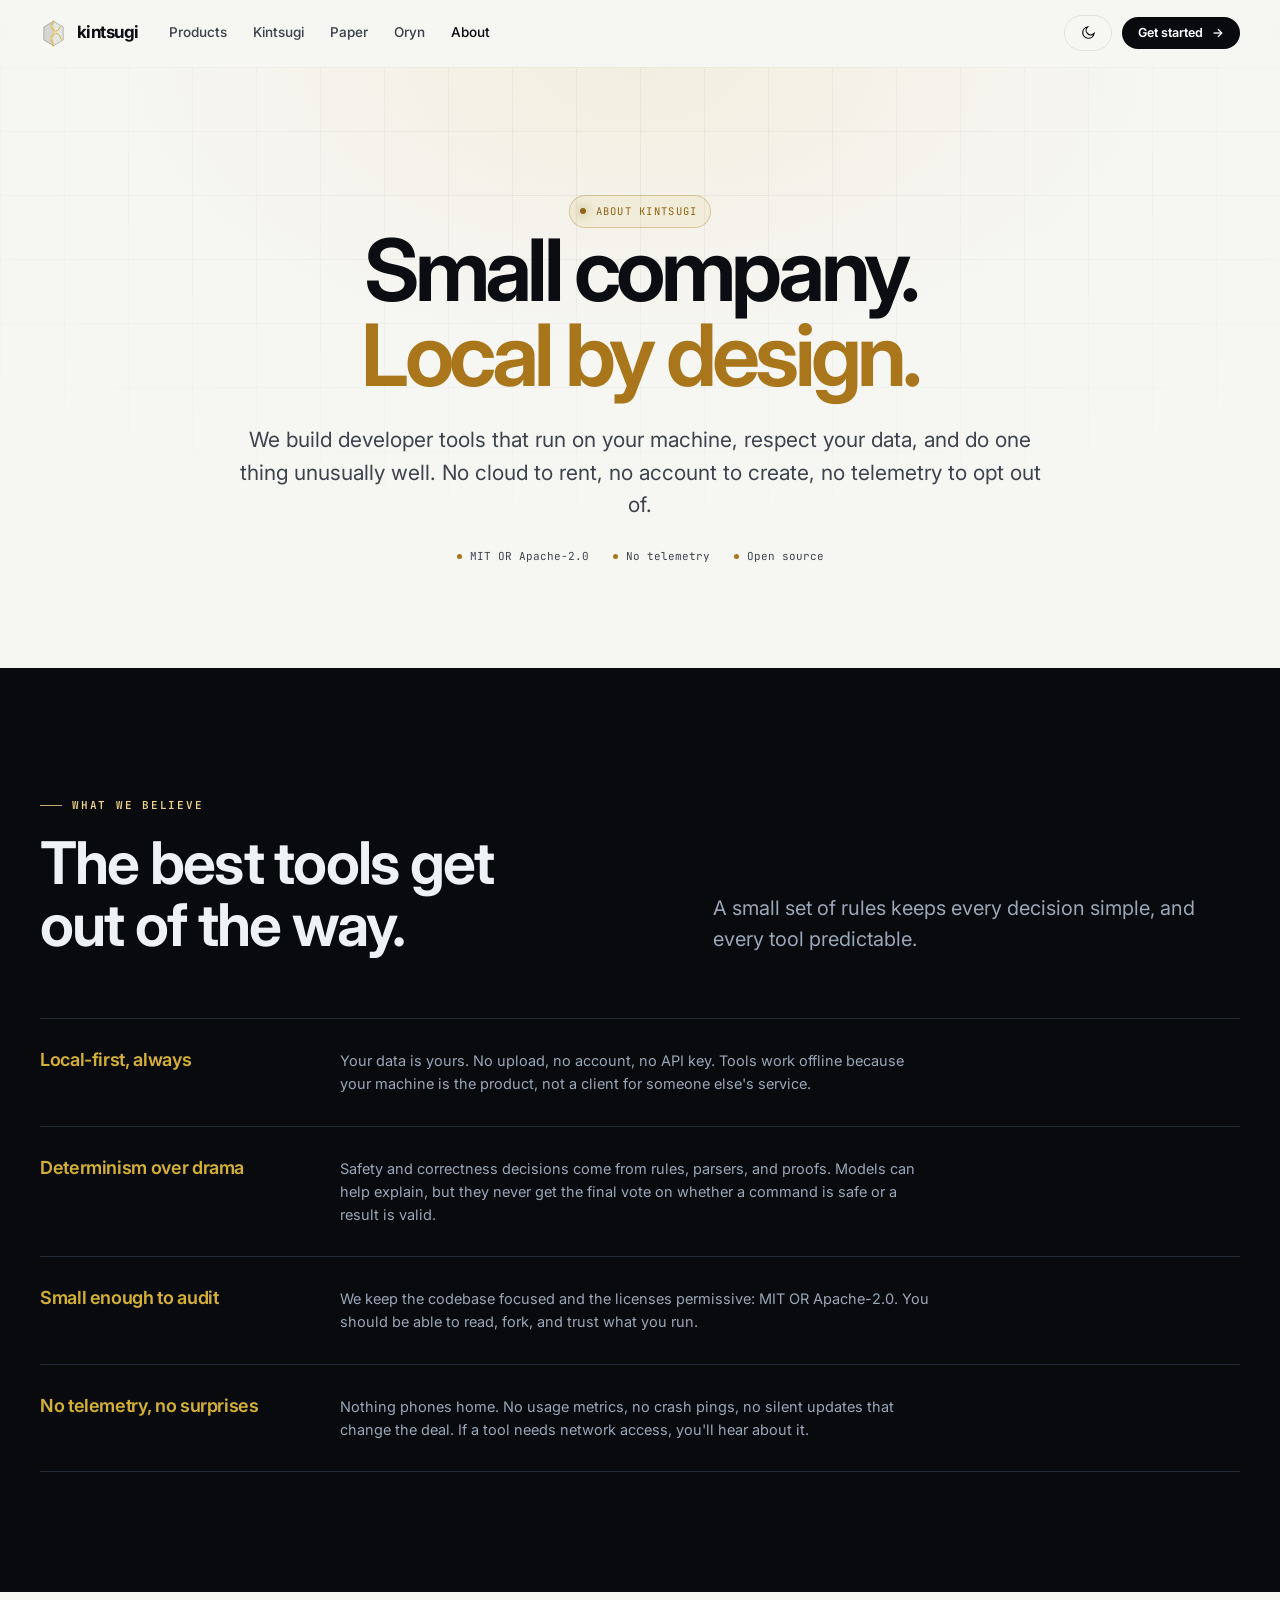
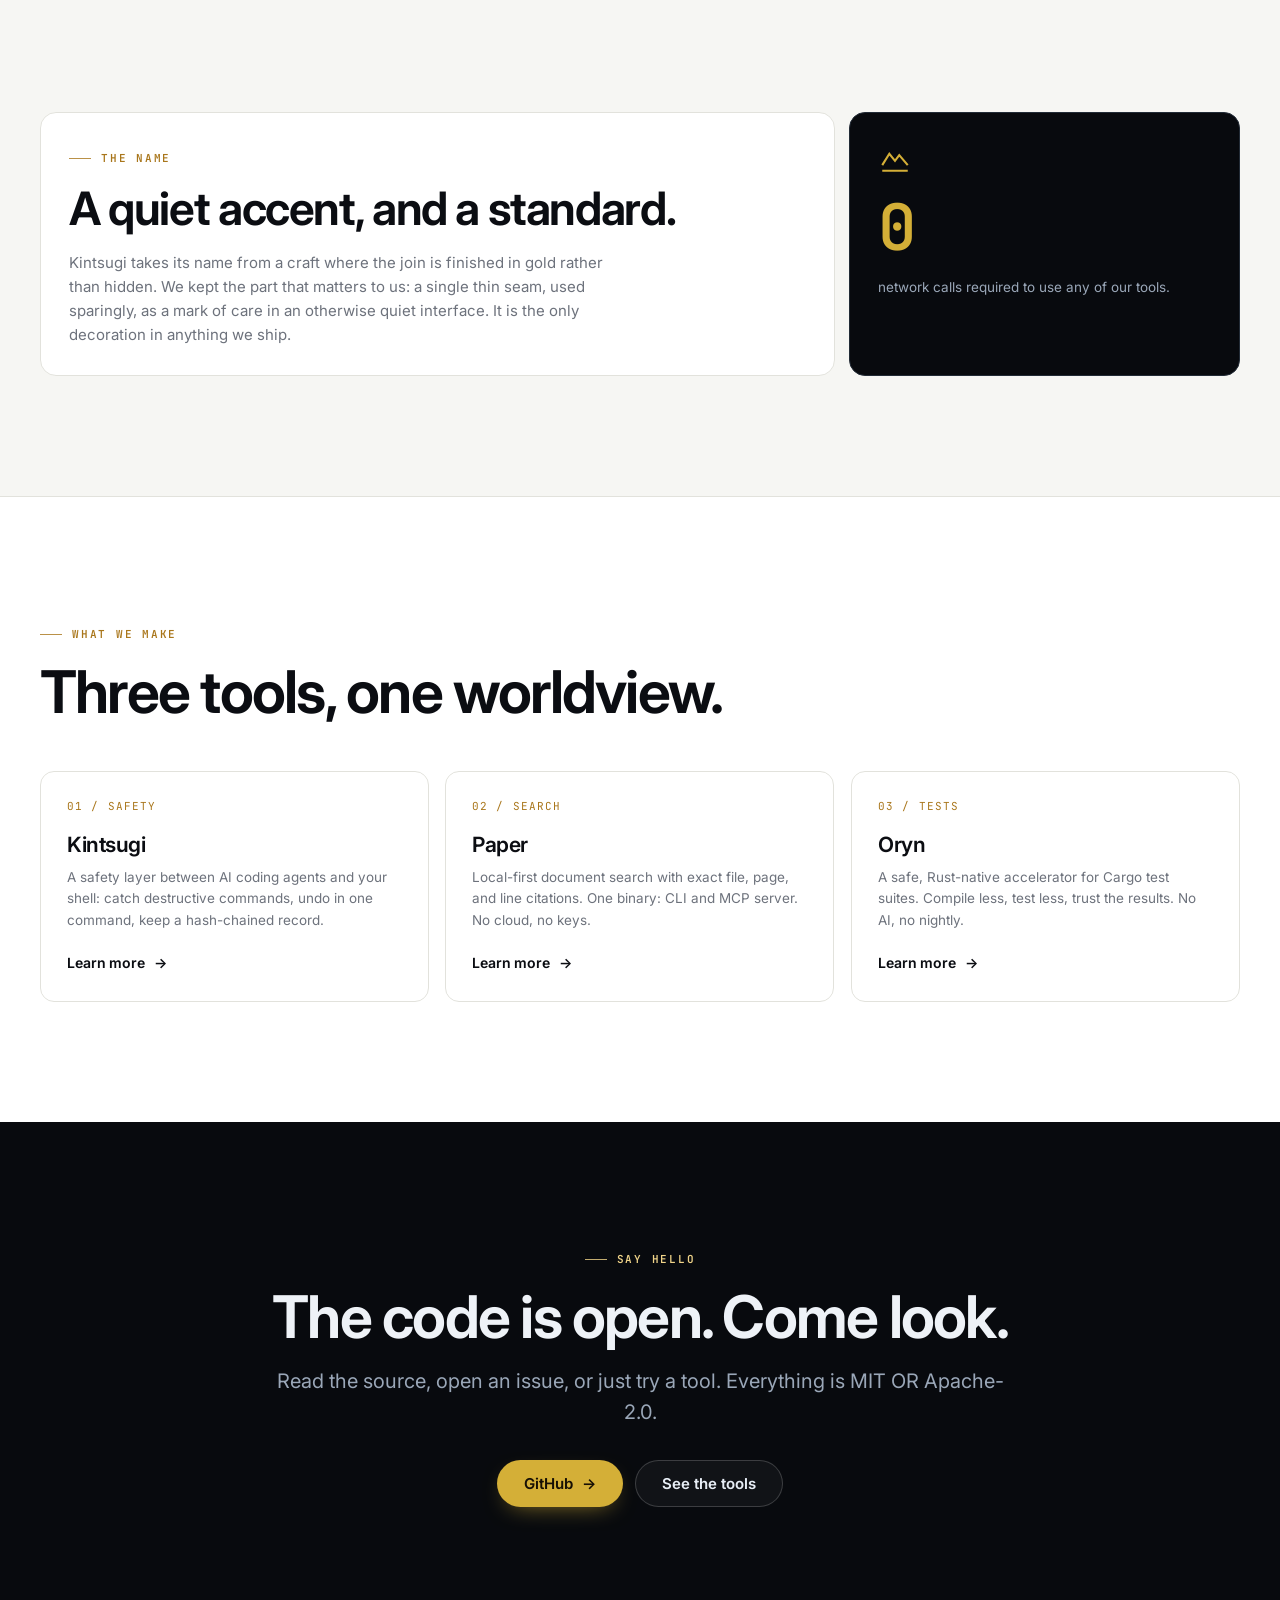
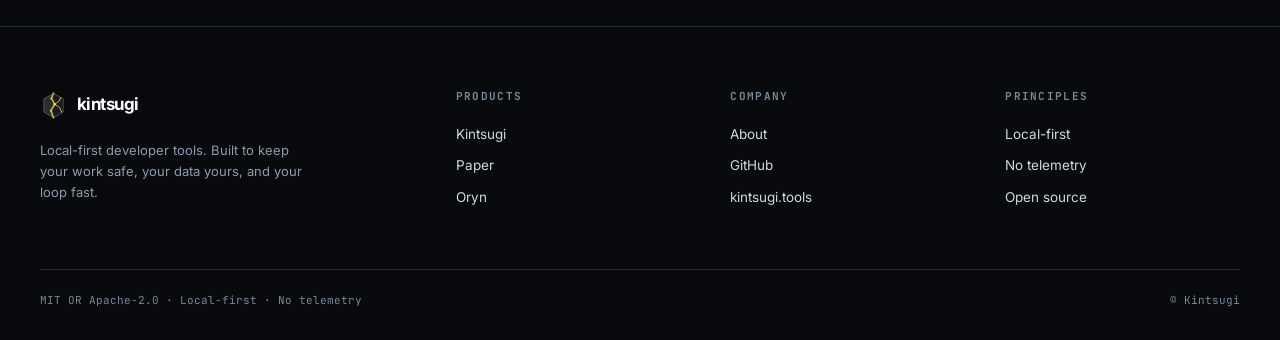
==== commit d27d83fb: "heroes follow light and dark mode; default to the OS theme" ====
--- a/site/about.html
+++ b/site/about.html
@@ -3,7 +3,7 @@
 <head>
   <script>
     // Set the theme before first paint: no flash for dark-mode readers.
-    try { if (localStorage.getItem("kintsugi-theme") === "dark") document.documentElement.setAttribute("data-theme", "dark"); } catch (e) {}
+    try { if ((localStorage.getItem("kintsugi-theme") || (matchMedia("(prefers-color-scheme: dark)").matches ? "dark" : "")) === "dark") document.documentElement.setAttribute("data-theme", "dark"); } catch (e) {}
   </script>
 
   <meta charset="utf-8">
--- a/site/site.css
+++ b/site/site.css
@@ -189,6 +189,20 @@
 .cmd button[data-copied="true"] { color: var(--dark-green); }
 .cmd-caption { margin-top: 11px; font-size: 12px; color: var(--meta); }
 .cmd-caption .mono { color: var(--fg-soft); }
+.phero .cmd-caption { color: var(--h-cap); }
+.phero .cmd { box-shadow: 0 18px 40px -22px rgba(8,10,14,0.45); }
+html[data-theme="dark"] .phero .cmd { box-shadow: var(--shadow-2); }
+/* Alternative install channels: same command bar, quieter, stacked under the
+   primary one-liner. Kept as real copy buttons so a reader never retypes a
+   package name. */
+.cmd-alt-label {
+  margin: 22px 0 10px; font-size: 11px; font-weight: 600;
+  letter-spacing: 0.08em; text-transform: uppercase; color: var(--meta);
+}
+.cmd-alt { display: grid; gap: 8px; width: 100%; }
+.cmd-alt .cmd { box-shadow: none; border-color: #1d2733; max-width: 100%; }
+.cmd-alt .cmd code { padding: 11px 15px; font-size: 12px; }
+.cmd-alt .cmd button { padding: 0 15px; font-size: 12px; }
 
 /* ---------- Terminal ---------- */
 .term {
@@ -215,22 +229,40 @@
 /* ============================================================
    HERO, cinematic
    ============================================================ */
+.hero, .phero {
+  /* Hero palette: light by default, the original dark band under data-theme="dark". */
+  --h-bg: var(--bg); --h-fg: var(--fg); --h-lead: var(--fg-soft); --h-meta: var(--fg-soft); --h-cap: var(--fg-soft);
+  --h-gold: var(--gold-deep); --h-gold-text: var(--accent-hover);
+  --h-glow: rgba(212,175,55,0.10); --h-glow-2: rgba(70,110,170,0.06); --h-grid: rgba(11,13,18,0.05);
+  --h-kicker-line: var(--gold-line); --h-kicker-bg: var(--gold-wash);
+  --h-btn-fg: var(--fg); --h-btn-line: var(--border); --h-btn-bg: var(--surface);
+  --h-chip-line: var(--border); --h-chip-fg: var(--fg-soft); --h-chip-bg: var(--surface); --h-chip-hover: var(--fg);
+}
+html[data-theme="dark"] .hero, html[data-theme="dark"] .phero {
+  --h-bg: var(--ink); --h-fg: #fff; --h-lead: #a9b6c8; --h-meta: #8695a8; --h-cap: var(--meta);
+  --h-gold: var(--gold); --h-gold-text: var(--dark-gold);
+  --h-glow: rgba(212,175,55,0.16); --h-glow-2: rgba(70,110,170,0.12); --h-grid: rgba(255,255,255,0.032);
+  --h-kicker-line: rgba(240,212,137,0.26); --h-kicker-bg: rgba(240,212,137,0.06);
+  --h-btn-fg: #e7edf5; --h-btn-line: rgba(255,255,255,0.18); --h-btn-bg: rgba(255,255,255,0.04);
+  --h-chip-line: rgba(255,255,255,0.14); --h-chip-fg: #c3cedb; --h-chip-bg: rgba(255,255,255,0.03); --h-chip-hover: #fff;
+}
+html[data-theme="dark"] .phero { --h-lead: #aab7c9; --h-meta: #8594a8; --h-grid: rgba(255,255,255,0.028); --h-glow: rgba(212,175,55,0.15); }
 .hero {
   position: relative; isolation: isolate; overflow: hidden;
-  background: var(--ink); color: var(--dark-fg);
+  background: var(--h-bg); color: var(--h-fg);
   padding-block: clamp(90px, 11vw, 150px) clamp(80px, 9vw, 130px);
 }
 .hero::before {
   content: ""; position: absolute; inset: 0; z-index: -2;
   background:
-    radial-gradient(58% 62% at 72% 12%, rgba(212, 175, 55, 0.16), transparent 68%),
-    radial-gradient(44% 48% at 12% 82%, rgba(70, 110, 170, 0.12), transparent 70%);
+    radial-gradient(58% 62% at 72% 12%, var(--h-glow), transparent 68%),
+    radial-gradient(44% 48% at 12% 82%, var(--h-glow-2), transparent 70%);
 }
 .hero::after {
   content: ""; position: absolute; inset: 0; z-index: -1; opacity: 0.55;
   background-image:
-    linear-gradient(rgba(255,255,255,0.032) 1px, transparent 1px),
-    linear-gradient(90deg, rgba(255,255,255,0.032) 1px, transparent 1px);
+    linear-gradient(var(--h-grid) 1px, transparent 1px),
+    linear-gradient(90deg, var(--h-grid) 1px, transparent 1px);
   background-size: 68px 68px;
   mask-image: radial-gradient(80% 70% at 50% 30%, #000 20%, transparent 100%);
   -webkit-mask-image: radial-gradient(80% 70% at 50% 30%, #000 20%, transparent 100%);
@@ -239,20 +271,20 @@
 .hero-copy { position: relative; z-index: 2; }
 .hero-kicker {
   display: inline-flex; align-items: center; gap: 10px; padding: 7px 13px 7px 10px;
-  border: 1px solid rgba(240, 212, 137, 0.26); border-radius: 999px;
-  background: rgba(240, 212, 137, 0.06); color: var(--dark-gold);
+  border: 1px solid var(--h-kicker-line); border-radius: 999px;
+  background: var(--h-kicker-bg); color: var(--h-gold-text);
   font-family: var(--font-mono); font-size: 10.5px; letter-spacing: 0.12em; text-transform: uppercase;
 }
-.hero-kicker i { width: 6px; height: 6px; border-radius: 50%; background: var(--dark-gold); box-shadow: 0 0 12px var(--dark-gold); }
-.hero h1 { margin-top: 26px; color: #fff; font-size: clamp(44px, 5.6vw, 74px); }
-.hero h1 .gold { color: var(--gold); }
-.hero .lead { margin-top: 26px; color: #a9b6c8; max-width: 52ch; }
+.hero-kicker i { width: 6px; height: 6px; border-radius: 50%; background: var(--h-gold-text); box-shadow: 0 0 12px var(--h-gold-text); }
+.hero h1 { margin-top: 26px; color: var(--h-fg); font-size: clamp(44px, 5.6vw, 74px); }
+.hero h1 .gold { color: var(--h-gold); }
+.hero .lead { margin-top: 26px; color: var(--h-lead); max-width: 52ch; }
 .hero-actions { display: flex; flex-wrap: wrap; gap: 12px; margin-top: 34px; }
-.hero-actions .btn-ghost { color: #e7edf5; border-color: rgba(255,255,255,0.18); background: rgba(255,255,255,0.04); }
-.hero-actions .btn-ghost:hover { border-color: var(--gold); color: var(--gold); }
-.hero-trust { display: flex; flex-wrap: wrap; gap: 10px 22px; margin-top: 34px; font-size: 12px; color: #8695a8; font-family: var(--font-mono); }
+.hero-actions .btn-ghost { color: var(--h-btn-fg); border-color: var(--h-btn-line); background: var(--h-btn-bg); }
+.hero-actions .btn-ghost:hover { border-color: var(--h-gold); color: var(--h-gold-text); }
+.hero-trust { display: flex; flex-wrap: wrap; gap: 10px 22px; margin-top: 34px; font-size: 12px; color: var(--h-meta); font-family: var(--font-mono); }
 .hero-trust span { display: inline-flex; align-items: center; gap: 8px; }
-.hero-trust span::before { content: ""; width: 5px; height: 5px; border-radius: 50%; background: var(--gold); }
+.hero-trust span::before { content: ""; width: 5px; height: 5px; border-radius: 50%; background: var(--h-gold); }
 
 /* Hero stage, layered floating panels */
 .stage { position: relative; perspective: 1400px; min-height: 420px; display: grid; place-items: center; }
@@ -264,7 +296,8 @@
 }
 .stage-main { position: relative; z-index: 2; width: 100%; transform: rotateY(-7deg) rotateX(3deg) translateZ(20px); transition: transform 600ms var(--ease-out); }
 .stage:hover .stage-main { transform: rotateY(-3deg) rotateX(1deg) translateZ(28px); }
-.stage-main .term, .stage-main .clip, .stage-main .clip-poster { box-shadow: 0 40px 90px -34px rgba(0,0,0,0.8), 0 0 0 1px rgba(212,175,55,0.16); }
+.stage-main .term, .stage-main .clip, .stage-main .clip-poster { box-shadow: 0 40px 90px -34px rgba(8,10,14,0.45), 0 0 0 1px rgba(212,175,55,0.16); }
+html[data-theme="dark"] .stage-main .term, html[data-theme="dark"] .stage-main .clip, html[data-theme="dark"] .stage-main .clip-poster { box-shadow: 0 40px 90px -34px rgba(0,0,0,0.8), 0 0 0 1px rgba(212,175,55,0.16); }
 .stage-echo {
   position: absolute; z-index: 1; width: 86%; left: 10%; top: 12%;
   height: 76%; border-radius: 14px; border: 1px solid rgba(212,175,55,0.2);
@@ -423,28 +456,29 @@
 /* ============================================================
    PRODUCT PAGE HERO (taller, centered statement)
    ============================================================ */
-.phero { position: relative; isolation: isolate; overflow: hidden; background: var(--ink); color: var(--dark-fg); padding-block: clamp(90px, 10vw, 140px) clamp(70px, 8vw, 110px); }
+.phero { position: relative; isolation: isolate; overflow: hidden; background: var(--h-bg); color: var(--h-fg); padding-block: clamp(90px, 10vw, 140px) clamp(70px, 8vw, 110px); }
 .phero::before {
   content: ""; position: absolute; inset: 0; z-index: -2;
-  background: radial-gradient(60% 70% at 50% 0%, rgba(212,175,55,0.15), transparent 68%);
+  background: radial-gradient(60% 70% at 50% 0%, var(--h-glow), transparent 68%);
 }
 .phero::after {
   content: ""; position: absolute; inset: 0; z-index: -1;
-  background-image: linear-gradient(rgba(255,255,255,0.028) 1px, transparent 1px), linear-gradient(90deg, rgba(255,255,255,0.028) 1px, transparent 1px);
+  background-image: linear-gradient(var(--h-grid) 1px, transparent 1px), linear-gradient(90deg, var(--h-grid) 1px, transparent 1px);
   background-size: 64px 64px;
   mask-image: radial-gradient(70% 60% at 50% 20%, #000, transparent);
   -webkit-mask-image: radial-gradient(70% 60% at 50% 20%, #000, transparent);
 }
 .phero-in { text-align: center; max-width: 1000px; margin-inline: auto; }
-.phero h1 { color: #fff; font-size: clamp(44px, 7vw, 86px); }
-.phero h1 .gold { color: var(--gold); }
-.phero .lead { color: #aab7c9; margin: 26px auto 0; max-width: 62ch; font-size: clamp(17px, 1.7vw, 21px); }
+.phero h1 { color: var(--h-fg); font-size: clamp(44px, 7vw, 86px); }
+.phero h1 .gold { color: var(--h-gold); }
+.phero .lead { color: var(--h-lead); margin: 26px auto 0; max-width: 62ch; font-size: clamp(17px, 1.7vw, 21px); }
 .phero-cmd { display: flex; justify-content: center; margin-top: 36px; }
-.phero-trust { display: flex; flex-wrap: wrap; justify-content: center; gap: 10px 24px; margin-top: 26px; font-family: var(--font-mono); font-size: 11px; color: #8594a8; }
+.phero-trust { display: flex; flex-wrap: wrap; justify-content: center; gap: 10px 24px; margin-top: 26px; font-family: var(--font-mono); font-size: 11px; color: var(--h-meta); }
 .phero-trust span { display: inline-flex; align-items: center; gap: 8px; }
-.phero-trust span::before { content: ""; width: 5px; height: 5px; background: var(--gold); border-radius: 50%; }
+.phero-trust span::before { content: ""; width: 5px; height: 5px; background: var(--h-gold); border-radius: 50%; }
 .phero-stage { position: relative; margin: clamp(56px, 7vw, 90px) auto 0; max-width: 980px; }
-.phero-stage .term, .phero-stage .clip, .phero-stage .clip-poster { box-shadow: 0 50px 110px -40px rgba(0,0,0,0.85), 0 0 0 1px rgba(212,175,55,0.14); }
+.phero-stage .term, .phero-stage .clip, .phero-stage .clip-poster { box-shadow: 0 40px 90px -40px rgba(8,10,14,0.5), 0 0 0 1px rgba(212,175,55,0.14); }
+html[data-theme="dark"] .phero-stage .term, html[data-theme="dark"] .phero-stage .clip, html[data-theme="dark"] .phero-stage .clip-poster { box-shadow: 0 50px 110px -40px rgba(0,0,0,0.85), 0 0 0 1px rgba(212,175,55,0.14); }
 .phero-stage::before { content: ""; position: absolute; inset: -24px; border: 1px solid rgba(212,175,55,0.16); border-radius: 26px; pointer-events: none; }
 
 /* Product feature grid on light */
@@ -462,9 +496,9 @@
 
 /* Small product nav on page */
 .product-nav { display: flex; gap: 8px; flex-wrap: wrap; margin-top: 22px; }
-.chip { display: inline-flex; align-items: center; gap: 8px; padding: 8px 14px; border: 1px solid rgba(255,255,255,0.14); border-radius: 999px; font-family: var(--font-mono); font-size: 11px; color: #c3cedb; background: rgba(255,255,255,0.03); transition: border-color 200ms var(--ease-out), color 200ms var(--ease-out), background 200ms var(--ease-out), transform 200ms var(--ease-out); }
-.chip b { color: var(--gold); font-weight: 600; }
-.chip:hover { text-decoration: none; border-color: var(--gold); color: #fff; background: rgba(212,175,55,0.09); transform: translateY(-2px); }
+.chip { display: inline-flex; align-items: center; gap: 8px; padding: 8px 14px; border: 1px solid var(--h-chip-line); border-radius: 999px; font-family: var(--font-mono); font-size: 11px; color: var(--h-chip-fg); background: var(--h-chip-bg); transition: border-color 200ms var(--ease-out), color 200ms var(--ease-out), background 200ms var(--ease-out), transform 200ms var(--ease-out); }
+.chip b { color: var(--h-gold-text); font-weight: 600; }
+.chip:hover { text-decoration: none; border-color: var(--h-gold); color: var(--h-chip-hover); background: var(--gold-wash); transform: translateY(-2px); }
 .product-nav + .hero-trust { margin-top: 20px; }
 
 /* ============================================================
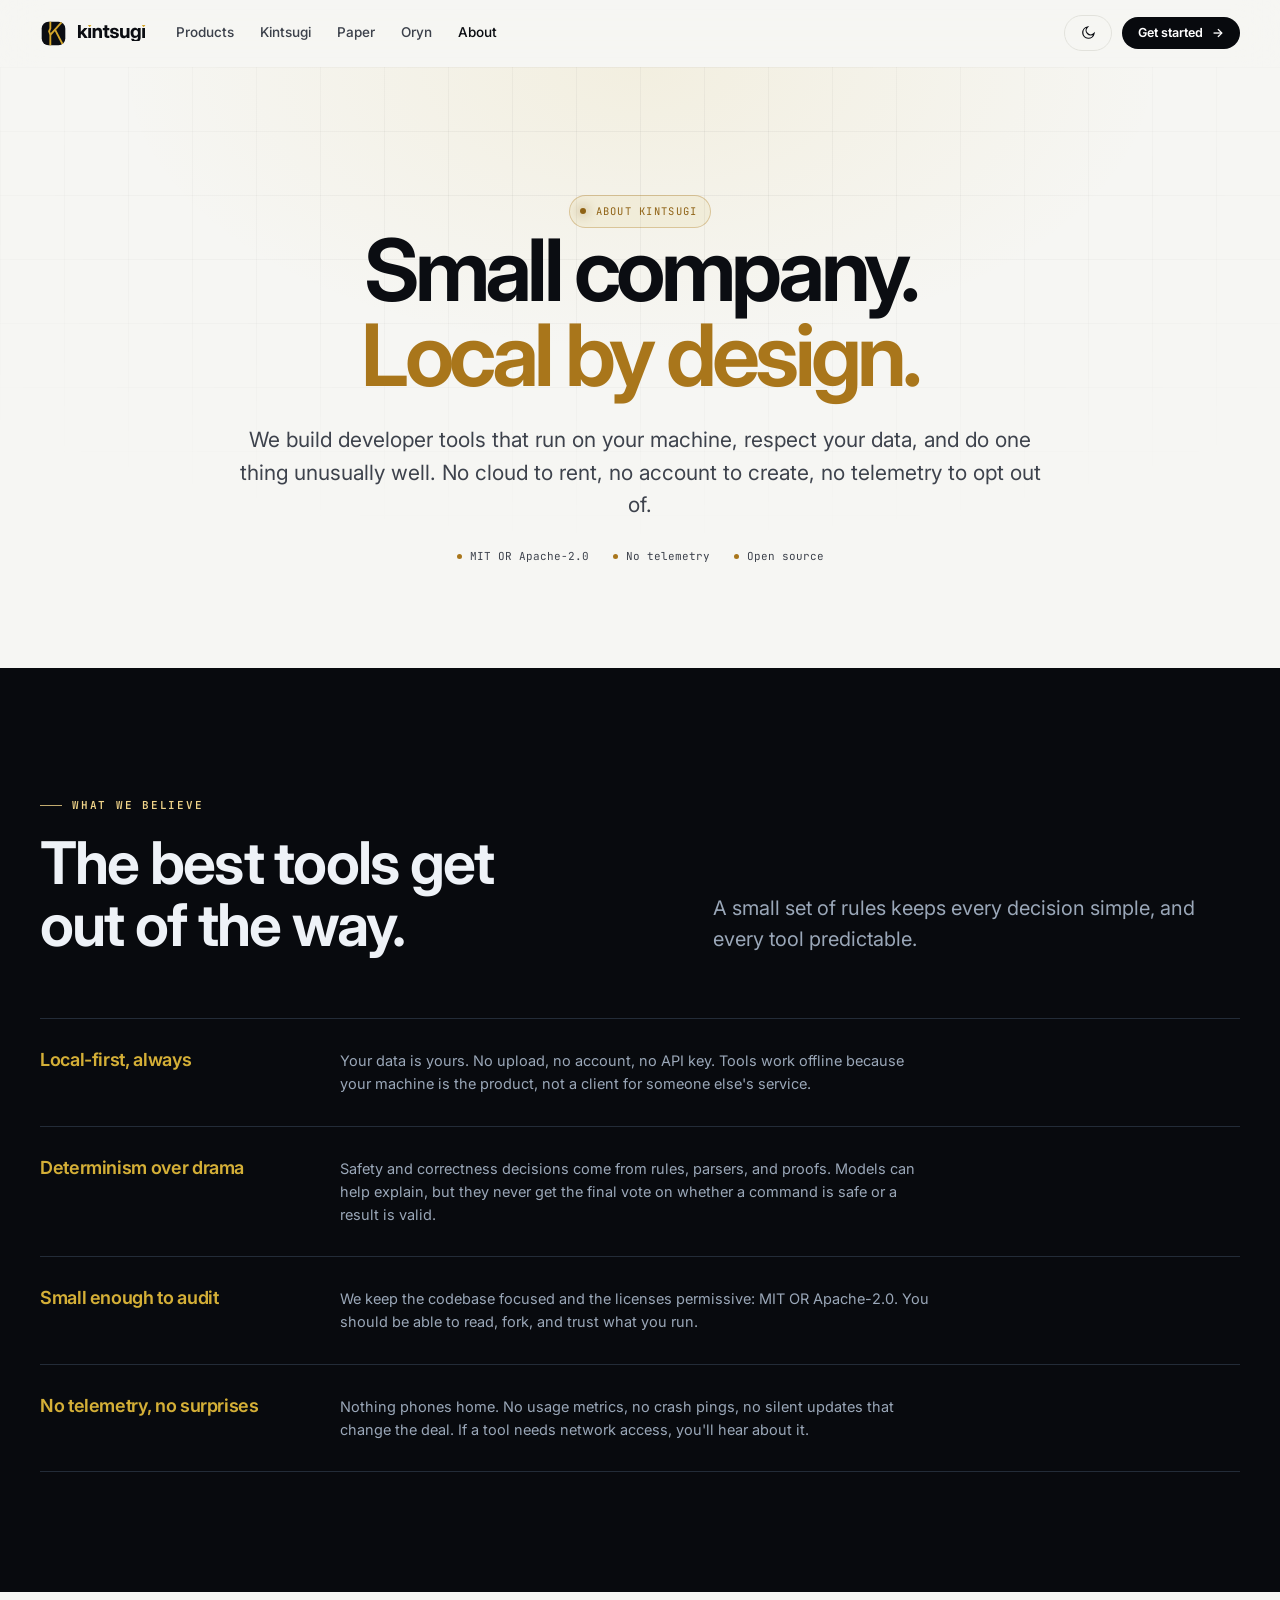
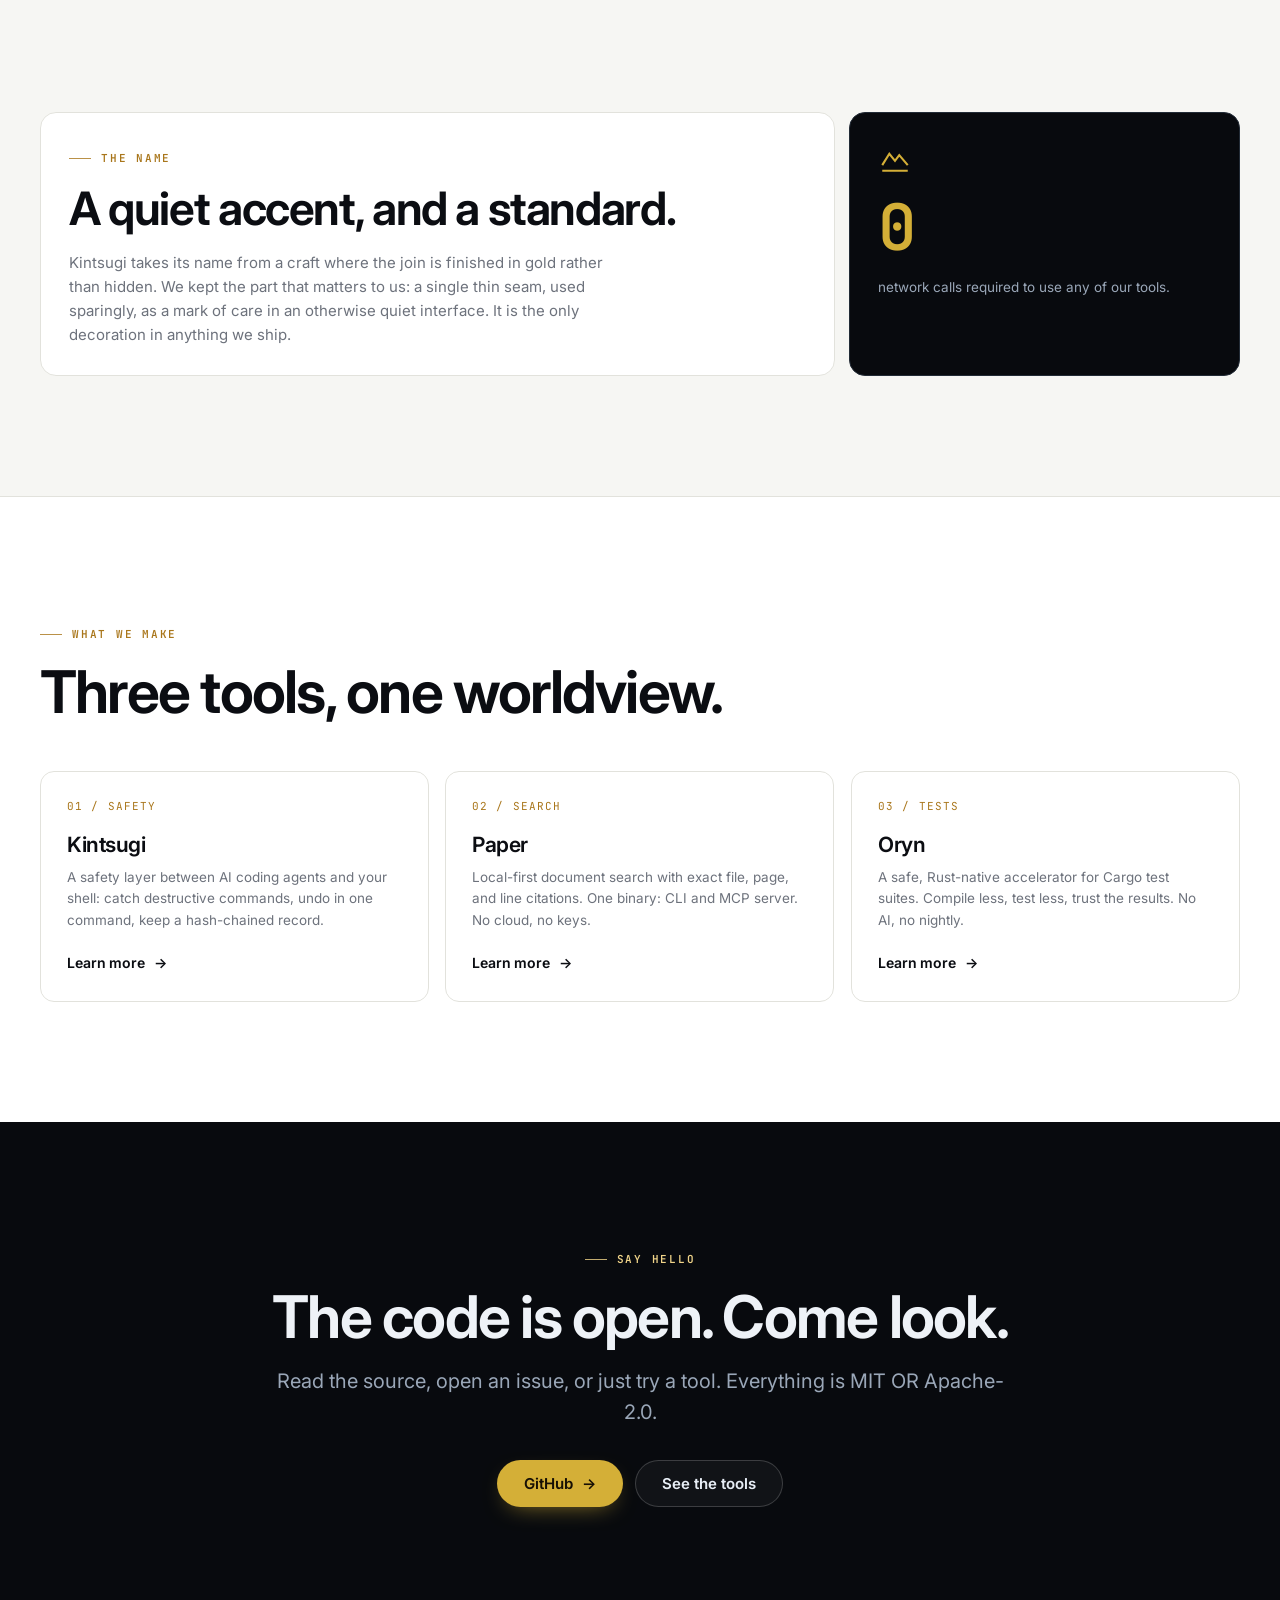
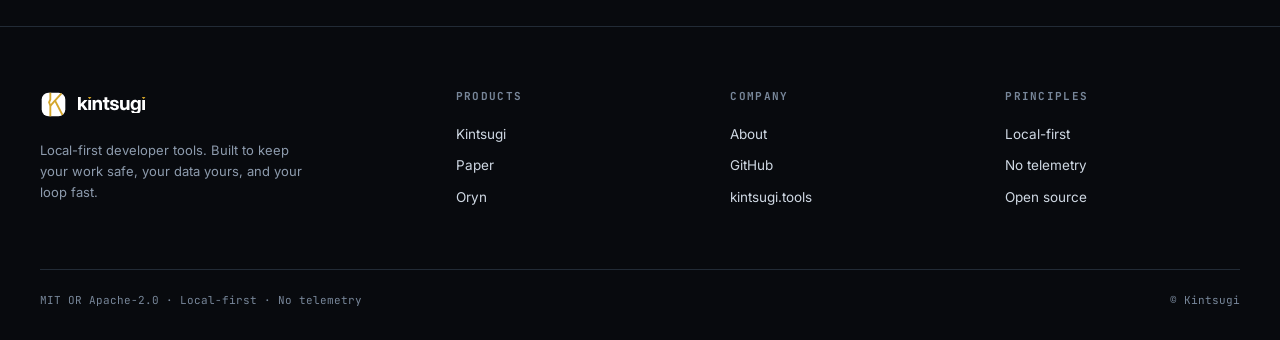
==== commit ef9f16fb: "site: new mark in header, footer and icons; new share image" ====
--- a/site/about.html
+++ b/site/about.html
@@ -16,9 +16,14 @@
   <meta property="og:title" content="About | Kintsugi">
   <meta property="og:description" content="A small company building local-first developer tools. No cloud, no telemetry, no fuss.">
   <meta property="og:url" content="https://kintsugi.tools/about.html">
-  <meta property="og:image" content="https://kintsugi.tools/og.svg">
-  <link rel="icon" href="favicon.svg" type="image/svg+xml">
-    <link rel="icon" href="favicon.png" type="image/png" sizes="any">
+  <meta property="og:image" content="https://kintsugi.tools/og.png">
+  <meta property="og:image:width" content="1200">
+  <meta property="og:image:height" content="630">
+  <meta name="twitter:card" content="summary_large_image">
+  <link rel="icon" href="/favicon.ico" sizes="48x48">
+  <link rel="icon" href="/favicon.svg" type="image/svg+xml">
+  <link rel="icon" href="/favicon-192.png" type="image/png" sizes="192x192">
+  <link rel="apple-touch-icon" href="/apple-touch-icon.png">
   <link rel="preconnect" href="https://fonts.googleapis.com">
   <link rel="preconnect" href="https://fonts.gstatic.com" crossorigin>
   <link href="https://fonts.googleapis.com/css2?family=Inter:wght@400;500;600;650;700;750&family=JetBrains+Mono:wght@400;500;600&display=swap" rel="stylesheet">
@@ -39,19 +44,23 @@
   <header class="site-header">
     <div class="container header-in">
       <a class="brand" href="index.html" aria-label="Kintsugi home">
-        <svg class="brand-mark" viewBox="0 0 64 64" fill="none" aria-hidden="true"><path d="M32 3 55 16.5 55 47.5 32 61 9 47.5 9 16.5Z" stroke="currentColor" stroke-opacity="0.42" stroke-width="1.4"/><path d="M32 3 9 16.5 9 47.5 32 61 26 44 35 29 27 15Z" fill="currentColor" fill-opacity="0.14"/><path d="M32 3 55 16.5 55 47.5 32 61 26 44 35 29 27 15Z" fill="currentColor" fill-opacity="0.07"/><path d="M32 3 27 15 35 29 26 44 32 61" stroke="#D4AF37" stroke-opacity="0.22" stroke-width="6.5" stroke-linecap="round" stroke-linejoin="round"/><path d="M32 3 27 15 35 29 26 44 32 61" stroke="#D4AF37" stroke-width="2.8" stroke-linecap="round" stroke-linejoin="round"/><path d="M35 29 45 22 49 14" stroke="#D4AF37" stroke-width="2.2" stroke-linecap="round" stroke-linejoin="round"/><path d="M35 29 46 36 51 47" stroke="#D4AF37" stroke-width="2.2" stroke-linecap="round" stroke-linejoin="round"/><path d="M32 3 27 15 35 29 26 44 32 61" stroke="#FFF3CE" stroke-opacity="0.75" stroke-width="0.75" stroke-linecap="round" stroke-linejoin="round"/><g fill="#F6DC8A"><circle cx="27" cy="15" r="2.1"/><circle cx="35" cy="29" r="2.8"/><circle cx="26" cy="44" r="2.1"/><circle cx="49" cy="14" r="1.4"/><circle cx="51" cy="47" r="1.4"/></g></svg>
-        <span>kintsugi</span>
+        <svg class="brand-mark" viewBox="0 0 64 64" fill="none" aria-hidden="true"><defs><clipPath id="bm-h"><rect x="4" y="4" width="56" height="56" rx="16"/></clipPath></defs><rect x="4" y="4" width="56" height="56" rx="16" fill="currentColor"/><g clip-path="url(#bm-h)" stroke="#D4A62A" stroke-width="4.4" stroke-linejoin="miter"><path d="M24.5 -4 V20 L21.5 27 L24.5 35 V68"/><path d="M24.5 35 L57 -1"/><path d="M35.6 22.7 L58 66"/></g></svg>
+        <svg class="brand-word" viewBox="0 0 276.1 64" role="img" aria-label="Kintsugi"><g transform="translate(0 52) scale(0.03787878787878788 -0.03787878787878788)"><g fill="currentColor"><path transform="translate(0.0 0)" d="M104 0H399V335L484 429L795 0H1140L705 598L1118 1056H772L402 652H399V1490H104Z"/><path transform="translate(1086.0 0)" d="M104 0H399V1056H104Z"/><path transform="translate(1548.1 0)" d="M399 587C399 751 484 824 606 824C729 824 800 749 800 607V0H1094V661C1094 928 949 1078 724 1078C572 1078 465 1010 394 890V1056H104V0H399Z"/><path transform="translate(2706.1 0)" d="M711 1056H495V1344H200V1056H18V825H200V280C200 88 307 0 539 0H711V231H598C518 231 495 254 495 326V825H711Z"/><path transform="translate(3420.2 0)" d="M543 -26C819 -26 1011 112 1011 323C1011 478 913 570 700 612L500 651C419 668 372 703 372 757C372 820 433 869 534 869C638 869 710 806 712 721H985C979 941 799 1078 526 1078C251 1078 78 946 78 746C78 582 187 478 392 438L577 402C663 385 714 352 714 296C714 231 647 185 538 185C423 185 355 240 344 332H54C72 105 269 -26 543 -26Z"/><path transform="translate(4444.2 0)" d="M475 -22C627 -22 734 46 805 166V0H1094V1056H800V469C800 305 715 232 593 232C470 232 399 307 399 449V1056H104V395C104 128 250 -22 475 -22Z"/><path transform="translate(5602.2 0)" d="M603 -432C909 -432 1119 -294 1119 41V1056H828V903H827C760 1020 650 1078 513 1078C243 1078 58 853 58 536C58 221 239 -1 515 -1C653 -1 764 55 827 179H828V17C828 -135 747 -215 603 -215C493 -215 415 -170 394 -90H110C140 -295 303 -432 603 -432ZM591 235C448 235 355 346 355 540C355 734 448 844 591 844C740 844 839 724 839 540C839 355 740 235 591 235Z"/><path transform="translate(6785.3 0)" d="M104 0H399V1056H104Z"/></g><g fill="#D4A62A"><path d="M1338 1141 L1514 1356 L1338 1571 L1161 1356 Z"/><path d="M7037 1141 L7213 1356 L7037 1571 L6860 1356 Z"/></g></g></svg>
       </a>
-      <nav class="nav-links" aria-label="Main navigation">
+      <nav class="nav-links" id="site-nav" aria-label="Main navigation">
         <a href="index.html#products">Products</a>
         <a href="kintsugi.html">Kintsugi</a>
         <a href="paperscope.html">Paper</a>
         <a href="oryn.html">Oryn</a>
         <a href="about.html" aria-current="page">About</a>
+        <a class="nav-cta" href="index.html#products">Get started</a>
       </nav>
       <div class="header-right">
         <button class="btn btn-ghost btn-sm" data-theme-toggle aria-label="Switch to dark theme" title="Toggle theme">
           <svg class="icon" viewBox="0 0 24 24" fill="none" stroke="currentColor" stroke-width="1.8" stroke-linecap="round" aria-hidden="true"><path d="M21 12.8A8.5 8.5 0 1 1 11.2 3a6.7 6.7 0 0 0 9.8 9.8Z"/></svg>
+        </button>
+        <button class="btn btn-ghost btn-sm nav-toggle" type="button" aria-controls="site-nav" aria-expanded="false" aria-label="Open menu">
+          <svg class="icon" viewBox="0 0 24 24" fill="none" stroke="currentColor" stroke-width="1.8" stroke-linecap="round" aria-hidden="true"><path class="l1" d="M4 7h16"/><path class="l2" d="M4 12h16"/><path class="l3" d="M4 17h16"/></svg>
         </button>
         <a class="btn btn-dark btn-sm" href="index.html#products">Get started <span class="arrow" aria-hidden="true">→</span></a>
       </div>
@@ -153,7 +162,8 @@
     <div class="container">
       <div class="footer-grid">
         <div class="footer-brand">
-          <a class="brand" href="index.html"><svg class="brand-mark" viewBox="0 0 64 64" fill="none" aria-hidden="true"><path d="M32 3 55 16.5 55 47.5 32 61 9 47.5 9 16.5Z" stroke="currentColor" stroke-opacity="0.42" stroke-width="1.4"/><path d="M32 3 9 16.5 9 47.5 32 61 26 44 35 29 27 15Z" fill="currentColor" fill-opacity="0.14"/><path d="M32 3 55 16.5 55 47.5 32 61 26 44 35 29 27 15Z" fill="currentColor" fill-opacity="0.07"/><path d="M32 3 27 15 35 29 26 44 32 61" stroke="#D4AF37" stroke-opacity="0.22" stroke-width="6.5" stroke-linecap="round" stroke-linejoin="round"/><path d="M32 3 27 15 35 29 26 44 32 61" stroke="#D4AF37" stroke-width="2.8" stroke-linecap="round" stroke-linejoin="round"/><path d="M35 29 45 22 49 14" stroke="#D4AF37" stroke-width="2.2" stroke-linecap="round" stroke-linejoin="round"/><path d="M35 29 46 36 51 47" stroke="#D4AF37" stroke-width="2.2" stroke-linecap="round" stroke-linejoin="round"/><path d="M32 3 27 15 35 29 26 44 32 61" stroke="#FFF3CE" stroke-opacity="0.75" stroke-width="0.75" stroke-linecap="round" stroke-linejoin="round"/><g fill="#F6DC8A"><circle cx="27" cy="15" r="2.1"/><circle cx="35" cy="29" r="2.8"/><circle cx="26" cy="44" r="2.1"/><circle cx="49" cy="14" r="1.4"/><circle cx="51" cy="47" r="1.4"/></g></svg><span>kintsugi</span></a>
+          <a class="brand" href="index.html"><svg class="brand-mark" viewBox="0 0 64 64" fill="none" aria-hidden="true"><defs><clipPath id="bm-f"><rect x="4" y="4" width="56" height="56" rx="16"/></clipPath></defs><rect x="4" y="4" width="56" height="56" rx="16" fill="currentColor"/><g clip-path="url(#bm-f)" stroke="#D4A62A" stroke-width="4.4" stroke-linejoin="miter"><path d="M24.5 -4 V20 L21.5 27 L24.5 35 V68"/><path d="M24.5 35 L57 -1"/><path d="M35.6 22.7 L58 66"/></g></svg>
+        <svg class="brand-word" viewBox="0 0 276.1 64" role="img" aria-label="Kintsugi"><g transform="translate(0 52) scale(0.03787878787878788 -0.03787878787878788)"><g fill="currentColor"><path transform="translate(0.0 0)" d="M104 0H399V335L484 429L795 0H1140L705 598L1118 1056H772L402 652H399V1490H104Z"/><path transform="translate(1086.0 0)" d="M104 0H399V1056H104Z"/><path transform="translate(1548.1 0)" d="M399 587C399 751 484 824 606 824C729 824 800 749 800 607V0H1094V661C1094 928 949 1078 724 1078C572 1078 465 1010 394 890V1056H104V0H399Z"/><path transform="translate(2706.1 0)" d="M711 1056H495V1344H200V1056H18V825H200V280C200 88 307 0 539 0H711V231H598C518 231 495 254 495 326V825H711Z"/><path transform="translate(3420.2 0)" d="M543 -26C819 -26 1011 112 1011 323C1011 478 913 570 700 612L500 651C419 668 372 703 372 757C372 820 433 869 534 869C638 869 710 806 712 721H985C979 941 799 1078 526 1078C251 1078 78 946 78 746C78 582 187 478 392 438L577 402C663 385 714 352 714 296C714 231 647 185 538 185C423 185 355 240 344 332H54C72 105 269 -26 543 -26Z"/><path transform="translate(4444.2 0)" d="M475 -22C627 -22 734 46 805 166V0H1094V1056H800V469C800 305 715 232 593 232C470 232 399 307 399 449V1056H104V395C104 128 250 -22 475 -22Z"/><path transform="translate(5602.2 0)" d="M603 -432C909 -432 1119 -294 1119 41V1056H828V903H827C760 1020 650 1078 513 1078C243 1078 58 853 58 536C58 221 239 -1 515 -1C653 -1 764 55 827 179H828V17C828 -135 747 -215 603 -215C493 -215 415 -170 394 -90H110C140 -295 303 -432 603 -432ZM591 235C448 235 355 346 355 540C355 734 448 844 591 844C740 844 839 724 839 540C839 355 740 235 591 235Z"/><path transform="translate(6785.3 0)" d="M104 0H399V1056H104Z"/></g><g fill="#D4A62A"><path d="M1338 1141 L1514 1356 L1338 1571 L1161 1356 Z"/><path d="M7037 1141 L7213 1356 L7037 1571 L6860 1356 Z"/></g></g></svg></a>
           <p>Local-first developer tools. Built to keep your work safe, your data yours, and your loop fast.</p>
         </div>
         <div class="footer-col"><h4>Products</h4><a href="kintsugi.html">Kintsugi</a><a href="paperscope.html">Paper</a><a href="oryn.html">Oryn</a></div>
--- a/site/site.css
+++ b/site/site.css
@@ -139,6 +139,7 @@
 .brand { display: inline-flex; align-items: center; gap: 10px; color: var(--fg); font-weight: 700; font-size: 17px; letter-spacing: -0.03em; flex: none; }
 .brand:hover { text-decoration: none; }
 .brand-mark { width: 27px; height: 27px; flex: none; }
+.brand-word { height: 16px; width: auto; flex: none; }
 .nav-links { display: flex; align-items: center; gap: 26px; }
 .nav-links a { color: var(--fg-soft); font-size: 13.5px; font-weight: 520; transition: color var(--t-fast); }
 .nav-links a:hover, .nav-links a[aria-current="page"] { color: var(--fg); text-decoration: none; }
@@ -533,10 +534,29 @@
   .feature-row { grid-template-columns: 200px 1fr; gap: 24px; }
 }
 
+.nav-toggle, .nav-cta { display: none; }
+@keyframes nav-in { from { opacity: 0; transform: translateY(-6px); } }
+@media (prefers-reduced-motion: reduce) { .nav-links.is-open { animation: none; } .nav-toggle .icon path { transition: none; } }
+
 @media (max-width: 720px) {
   :root { --gutter: 18px; --section-y: 76px; }
   html { scroll-padding-top: 72px; }
-  .nav-links { display: none; }
+  .nav-toggle { display: inline-flex; }
+  .nav-links {
+    display: none; flex-direction: column; align-items: stretch; gap: 0;
+    position: absolute; top: 100%; left: 0; right: 0;
+    background: var(--bg); border-bottom: 1px solid var(--border);
+    padding: 6px var(--gutter) 14px;
+    max-height: calc(100vh - 58px); overflow-y: auto;
+  }
+  .nav-links.is-open { display: flex; animation: nav-in 160ms ease-out; }
+  .nav-links a { display: flex; align-items: center; min-height: 48px; font-size: 16px; border-bottom: 1px solid var(--border-soft); }
+  .nav-links a[aria-current="page"] { font-weight: 650; }
+  .nav-links .nav-cta { display: flex; border-bottom: 0; color: var(--fg); font-weight: 650; }
+  .nav-toggle .icon path { transition: transform var(--t-fast), opacity var(--t-fast); transform-box: fill-box; transform-origin: center; }
+  .nav-toggle[aria-expanded="true"] .l1 { transform: translateY(5px) rotate(45deg); }
+  .nav-toggle[aria-expanded="true"] .l2 { opacity: 0; }
+  .nav-toggle[aria-expanded="true"] .l3 { transform: translateY(-5px) rotate(-45deg); }
   .header-in { height: 58px; gap: 14px; }
   .header-right .btn-dark { display: none; }
   h1, .h1 { font-size: clamp(38px, 11vw, 58px); line-height: 1.02; }
